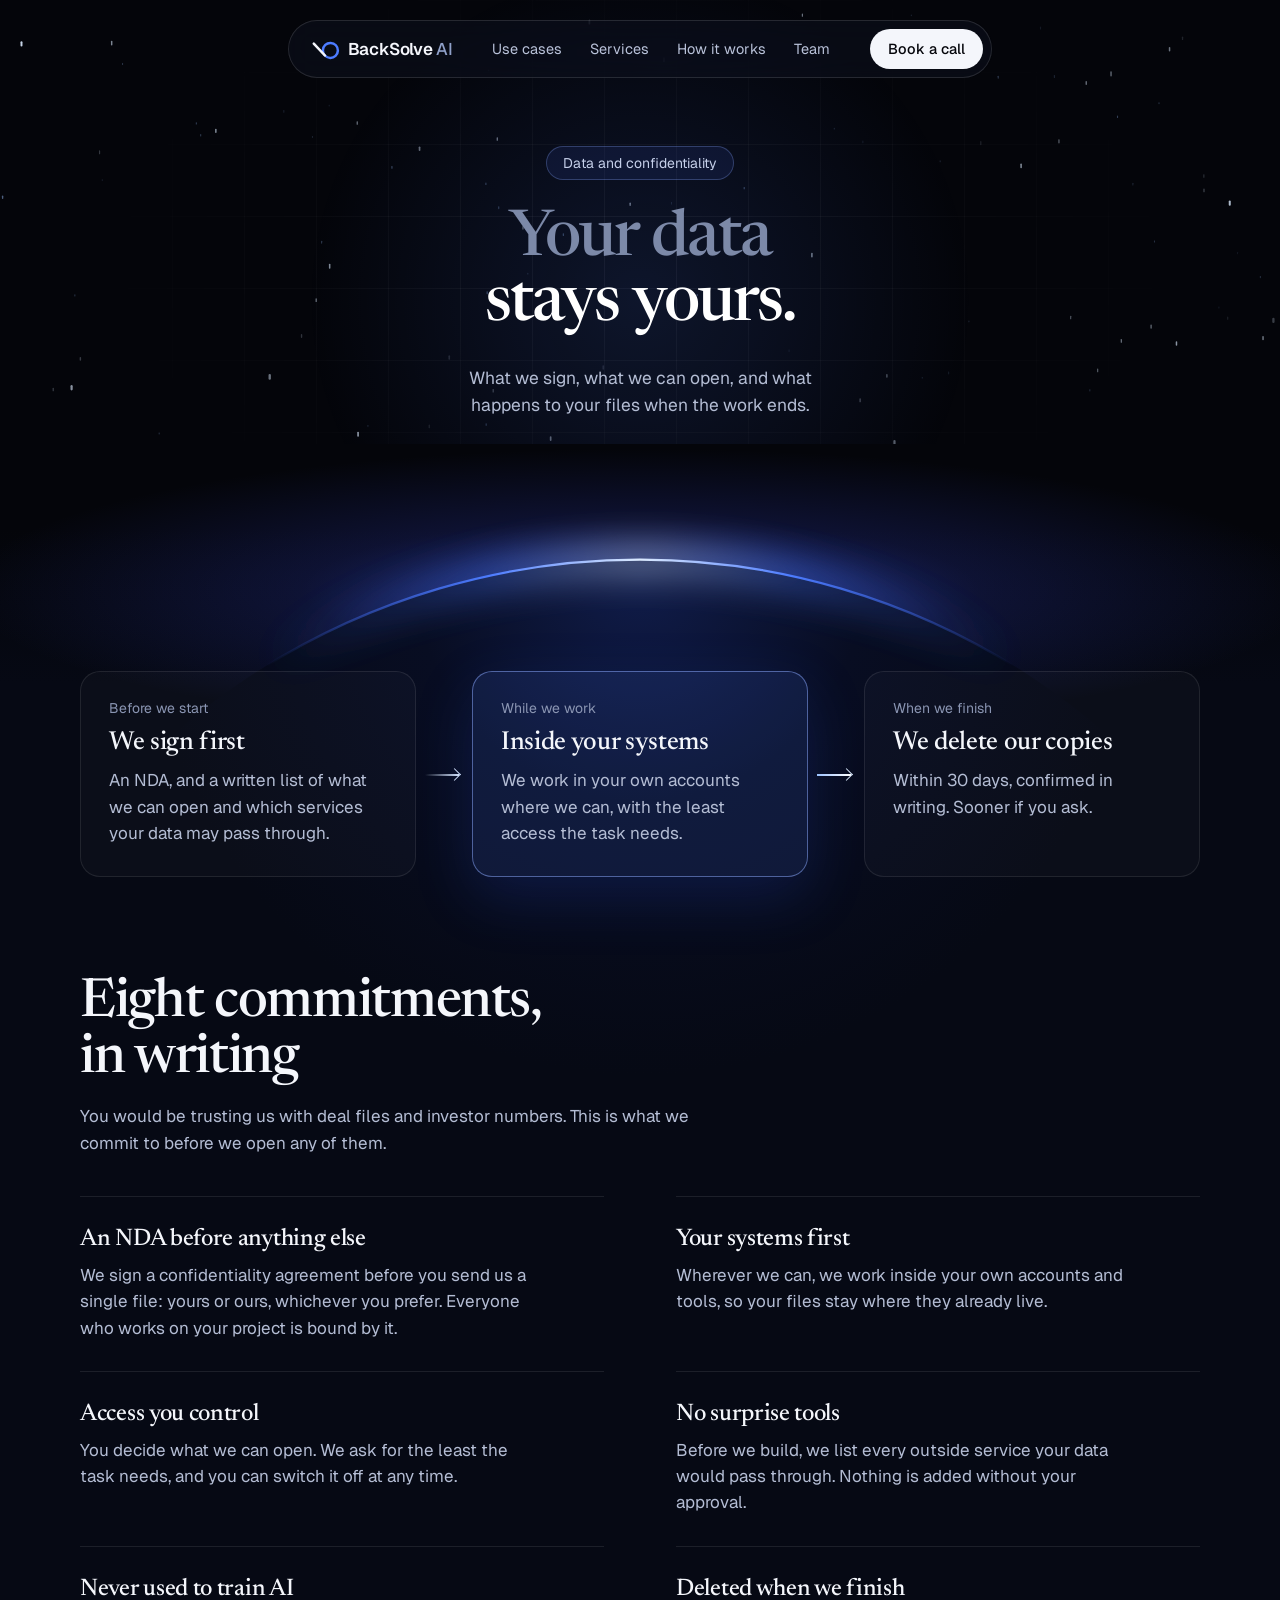
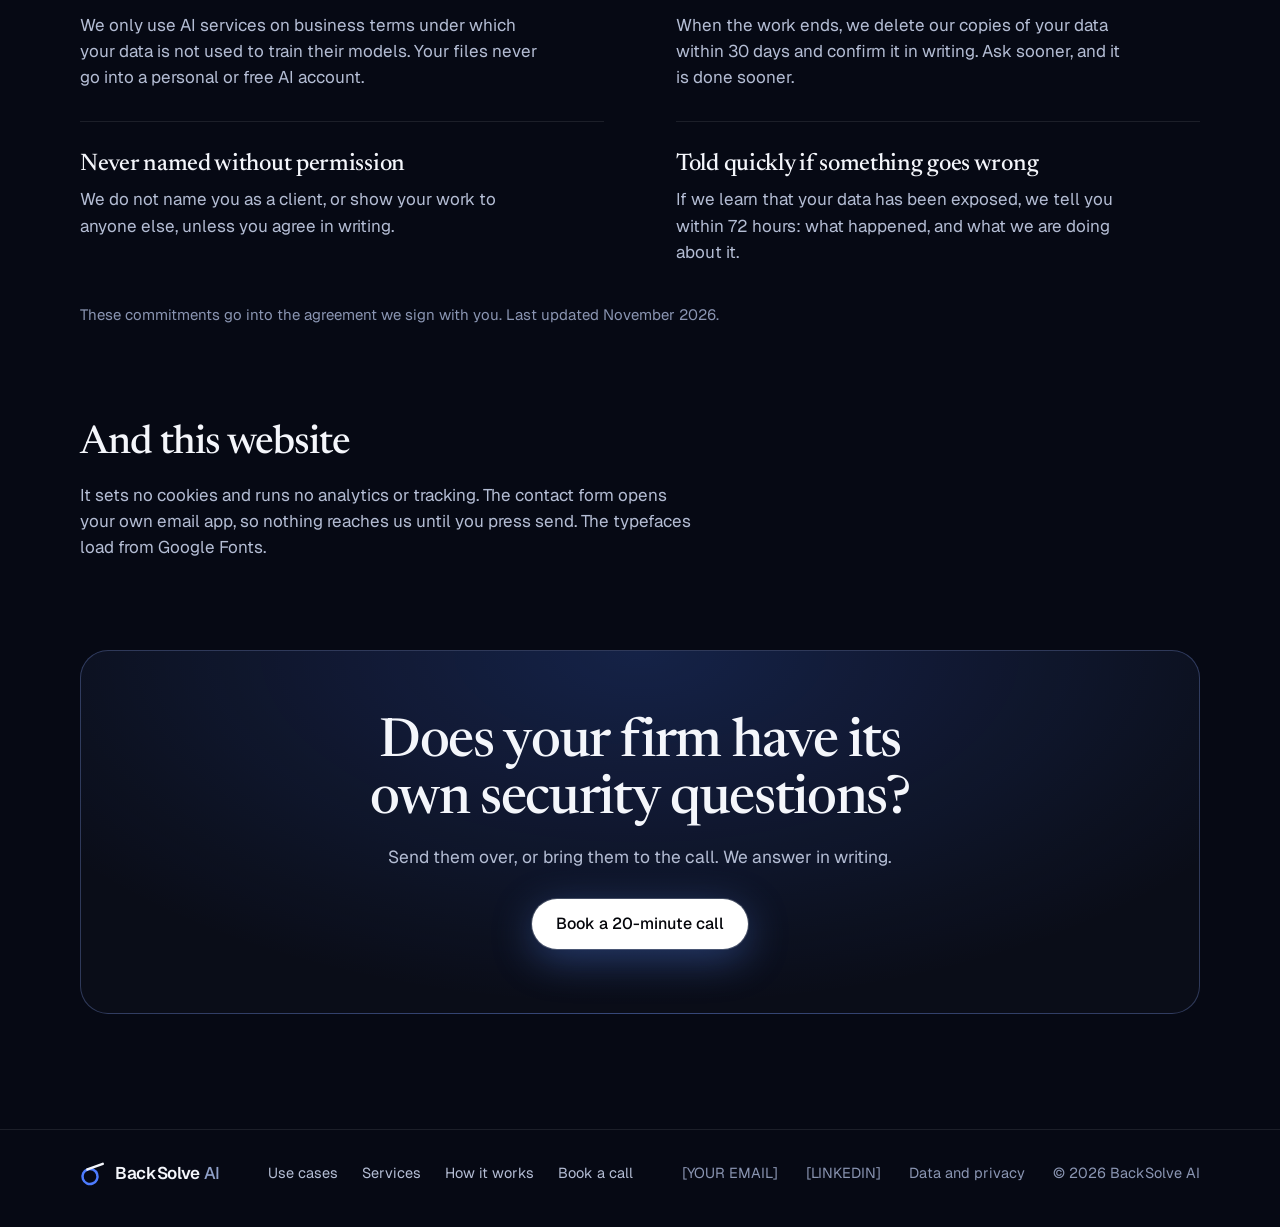
==== data.html @ f620015d "Add a loop calculator and a data policy, with its own page Loop calculator (home page, after "Sound " ====
<!doctype html>
<html lang="en">
<head>
  <meta charset="utf-8">
  <meta name="viewport" content="width=device-width, initial-scale=1">
  <title>Your data | BackSolve AI</title>
  <meta name="description" content="How BackSolve AI handles client data: an NDA first, work inside your own systems, no AI training on your files, and our copies deleted when the work ends.">
  <meta name="theme-color" content="#04050A">
  <!-- TODO: remove this line at launch. It keeps search engines away while the site still has placeholders. -->
  <meta name="robots" content="noindex">
  <meta property="og:type" content="website">
  <meta property="og:title" content="Your data | BackSolve AI">
  <meta property="og:description" content="Stuck in a loop? We backsolve the way out.">
  <link rel="icon" href="assets/favicon.svg" type="image/svg+xml">
  <link rel="preconnect" href="https://fonts.googleapis.com">
  <link rel="preconnect" href="https://fonts.gstatic.com" crossorigin>
  <link href="https://fonts.googleapis.com/css2?family=Geist:wght@400;500;600&family=Newsreader:wght@500&display=swap" rel="stylesheet">
  <link rel="stylesheet" href="css/styles.css">
  <script>document.documentElement.classList.add('js');</script>
</head>
<body>
  <a class="skip-link" href="#main">Skip to content</a>

  <div class="progress" aria-hidden="true"><div class="progress__bar" id="progress-bar"></div></div>

  <header class="site-header" id="site-header">
    <nav class="nav" aria-label="Main">
      <a class="brand" href="index.html" aria-label="BackSolve AI, home">
        <svg class="brand__mark" viewBox="14 8 104 104" width="24" height="24" fill="none" aria-hidden="true" focusable="false"><circle class="brand__ring" pathLength="1" cx="54" cy="74" r="30" stroke-width="10" transform="rotate(-110 54 74)"/><path class="brand__beam" pathLength="1" d="M43.7 45.8 105 23.5" stroke="currentColor" stroke-width="10" stroke-linecap="round"/></svg>
        <span class="brand__name">BackSolve <span class="brand__ai">AI</span></span>
      </a>
      <div class="nav__links" id="nav-links">
        <a href="use-cases.html">Use cases</a>
        <a href="services.html">Services</a>
        <a href="how-it-works.html">How it works</a>
        <a href="index.html#team">Team</a>
      </div>
      <button class="nav__toggle" type="button" aria-label="Menu" aria-expanded="false" aria-controls="nav-links"></button>
      <a class="nav__cta" href="index.html#book" data-book>Book a call</a>
    </nav>
  </header>

  <main id="main">
    <section class="pagehead">
      <div class="hero__grid" aria-hidden="true"></div>
      <div class="hero__spot" aria-hidden="true"></div>
      <div class="hero__copy">
        <p class="tag" style="--i:0">Data and confidentiality</p>
        <h1 class="hero__title hero__title--page" style="--i:1">
          <span class="hero__q"><span class="word" style="--w:0"><span class="word__in">Your</span></span> <span class="word" style="--w:1"><span class="word__in">data</span></span></span>
          <span class="hero__a"><span class="word" style="--w:4"><span class="word__in">stays</span></span> <span class="word" style="--w:5"><span class="word__in">yours.</span></span></span>
        </h1>
        <p class="lede" style="--i:2">What we sign, what we can open, and what happens to your files when the work ends.</p>
      </div>
    </section>

    <section class="inside">
      <div class="horizon" aria-hidden="true">
        <svg viewBox="0 550 1440 270" focusable="false">
          <defs>
            <radialGradient id="h-planet" cx="720" cy="700" r="560" gradientUnits="userSpaceOnUse">
              <stop offset="0" stop-color="#101C4A"/>
              <stop offset="0.45" stop-color="#080D22"/>
              <stop offset="1" stop-color="#060914"/>
            </radialGradient>
            <linearGradient id="h-rim" x1="300" y1="0" x2="1140" y2="0" gradientUnits="userSpaceOnUse">
              <stop offset="0" stop-color="#3D6BFF" stop-opacity="0"/>
              <stop offset="0.3" stop-color="#4D7CFF"/>
              <stop offset="0.5" stop-color="#DCEBFF"/>
              <stop offset="0.7" stop-color="#4D7CFF"/>
              <stop offset="1" stop-color="#3D6BFF" stop-opacity="0"/>
            </linearGradient>
            <radialGradient id="h-haze" cx="0.5" cy="0.5" r="0.5">
              <stop offset="0" stop-color="#3F6BFF" stop-opacity="0.5"/>
              <stop offset="0.5" stop-color="#3F52FF" stop-opacity="0.16"/>
              <stop offset="1" stop-color="#3F52FF" stop-opacity="0"/>
            </radialGradient>
            <filter id="h-b22" x="-10%" y="-30%" width="120%" height="160%"><feGaussianBlur stdDeviation="22"/></filter>
          </defs>
          <ellipse cx="720" cy="715" rx="760" ry="160" fill="url(#h-haze)"/>
          <circle cx="720" cy="1480" r="800" fill="url(#h-planet)"/>
          <path d="M27.2 1080A800 800 0 0 1 1412.8 1080" fill="none" stroke="url(#h-rim)" stroke-width="16" filter="url(#h-b22)" opacity="0.9"/>
          <path d="M27.2 1080A800 800 0 0 1 1412.8 1080" fill="none" stroke="url(#h-rim)" stroke-width="2.5"/>
        </svg>
      </div>
      <div class="wrap inside__body">
        <ol class="path overview" data-stagger>
          <li class="path__item"><p class="path__step">Before we start</p><h2 class="h3">We sign first</h2><p>An NDA, and a written list of what we can open and which services your data may pass through.</p></li>
          <li class="path__item"><p class="path__step">While we work</p><h2 class="h3">Inside your systems</h2><p>We work in your own accounts where we can, with the least access the task needs.</p></li>
          <li class="path__item path__item--last"><p class="path__step">When we finish</p><h2 class="h3">We delete our copies</h2><p>Within 30 days, confirmed in writing. Sooner if you ask.</p></li>
        </ol>

        <section class="block" aria-labelledby="commit-title">
          <div data-reveal>
            <h2 class="h2" id="commit-title">Eight commitments, in writing</h2>
            <p class="sub">You would be trusting us with deal files and investor numbers. This is what we commit to before we open any of them.</p>
          </div>
          <!-- Every line here is a promise. Change one only if you change what you actually do, and
               keep the home page ("Your data stays yours") and How it works in step with it. -->
          <ul class="reasons" data-stagger>
            <li><h3 class="h3">An NDA before anything else</h3><p>We sign a confidentiality agreement before you send us a single file: yours or ours, whichever you prefer. Everyone who works on your project is bound by it.</p></li>
            <li><h3 class="h3">Your systems first</h3><p>Wherever we can, we work inside your own accounts and tools, so your files stay where they already live.</p></li>
            <li><h3 class="h3">Access you control</h3><p>You decide what we can open. We ask for the least the task needs, and you can switch it off at any time.</p></li>
            <li><h3 class="h3">No surprise tools</h3><p>Before we build, we list every outside service your data would pass through. Nothing is added without your approval.</p></li>
            <li><h3 class="h3">Never used to train AI</h3><p>We only use AI services on business terms under which your data is not used to train their models. Your files never go into a personal or free AI account.</p></li>
            <li><h3 class="h3">Deleted when we finish</h3><p>When the work ends, we delete our copies of your data within 30 days and confirm it in writing. Ask sooner, and it is done sooner.</p></li>
            <li><h3 class="h3">Never named without permission</h3><p>We do not name you as a client, or show your work to anyone else, unless you agree in writing.</p></li>
            <li><h3 class="h3">Told quickly if something goes wrong</h3><p>If we learn that your data has been exposed, we tell you within 72 hours: what happened, and what we are doing about it.</p></li>
          </ul>
          <p class="note" data-reveal>These commitments go into the agreement we sign with you. Last updated November 2026.</p>
        </section>

        <section class="block" aria-labelledby="site-title">
          <div data-reveal>
            <h2 class="h2 h2--small" id="site-title">And this website</h2>
            <!-- TODO: rewrite this paragraph if you add analytics, a booking widget or a form service. It is true of the site as built. -->
            <p class="sub">It sets no cookies and runs no analytics or tracking. The contact form opens your own email app, so nothing reaches us until you press send. The typefaces load from Google Fonts.</p>
          </div>
        </section>

        <div class="cta-band" data-reveal>
          <h2 class="h2">Does your firm have its own security questions?</h2>
          <p class="lede">Send them over, or bring them to the call. We answer in writing.</p>
          <a class="btn btn--light" href="index.html#book" data-book>Book a 20-minute call</a>
        </div>
      </div>
    </section>
  </main>

  <footer class="site-footer">
    <div class="wrap site-footer__inner">
      <p class="brand">
        <svg class="brand__mark" viewBox="14 8 104 104" width="24" height="24" fill="none" aria-hidden="true" focusable="false"><circle class="brand__ring" pathLength="1" cx="54" cy="74" r="30" stroke-width="10" transform="rotate(-110 54 74)"/><path class="brand__beam" pathLength="1" d="M43.7 45.8 105 23.5" stroke="currentColor" stroke-width="10" stroke-linecap="round"/></svg>
        <span class="brand__name">BackSolve <span class="brand__ai">AI</span></span>
      </p>
      <ul class="site-footer__pages">
        <li><a href="use-cases.html">Use cases</a></li>
        <li><a href="services.html">Services</a></li>
        <li><a href="how-it-works.html">How it works</a></li>
        <li><a href="index.html#book" data-book>Book a call</a></li>
      </ul>
      <!-- TODO: replace the bracketed items with real links -->
      <ul class="site-footer__links">
        <li>[YOUR EMAIL]</li>
        <li>[LINKEDIN]</li>
        <li><a href="data.html" aria-current="page">Data and privacy</a></li>
        <li>© <span id="year">2026</span> BackSolve AI</li>
      </ul>
    </div>
  </footer>

  <script src="js/main.js" defer></script>
</body>
</html>
---- css/styles.css ----
/* BackSolve AI — site styles ("Orbit" design)
   Tokens first, then base, components, sections, motion, responsive. */

:root {
  --bg: #04050A;            /* page: open space */
  --bg-deep: #060914;       /* inside the ring */
  --text: #F4F6FB;
  --body: #B4BDD4;
  --muted: #8A95B2;
  --dim: #7C89A8;           /* the question half of the headline */
  --line: rgba(255, 255, 255, 0.09);
  --line-strong: rgba(255, 255, 255, 0.16);
  --blue: #4D7CFF;
  --blue-soft: #6E9BFF;
  --sky: #9CC2FF;
  --ice: #DCEBFF;
  --font: 'Geist', 'Geist Sans', system-ui, -apple-system, 'Segoe UI', Roboto, sans-serif;   /* body text */
  --font-display: 'Newsreader', Georgia, 'Times New Roman', serif;                          /* headlines */
  --display-weight: 500;
  --display-tracking: -0.025em;
  --wrap: 1120px;
  --ease: cubic-bezier(0.2, 0.7, 0.2, 1);
}

/* ---------- Base ---------- */

*, *::before, *::after { box-sizing: border-box; }
html { scroll-padding-top: 96px; -webkit-text-size-adjust: 100%; }
body { margin: 0; background: var(--bg); color: var(--text); font-family: var(--font); font-size: 17px; line-height: 1.55; -webkit-font-smoothing: antialiased; -moz-osx-font-smoothing: grayscale; }
h1, h2, h3, p, ul, ol { margin: 0; }
ul, ol { padding: 0; list-style: none; }
a { color: inherit; text-decoration: none; }
svg { display: block; }
:focus-visible { outline: 2px solid var(--sky); outline-offset: 3px; border-radius: 6px; }

.wrap { width: min(100% - 48px, var(--wrap)); margin-inline: auto; }

.skip-link { position: fixed; z-index: 100; left: 16px; top: -60px; padding: 10px 16px; border-radius: 10px; background: #FFFFFF; color: #04050A; font-weight: 500; transition: top 0.2s; }
.skip-link:focus { top: 16px; }

.progress { position: fixed; z-index: 60; inset: 0 0 auto 0; height: 2px; pointer-events: none; }
.progress__bar { height: 100%; background: linear-gradient(90deg, var(--blue), var(--ice)); transform: scaleX(0); transform-origin: 0 50%; }

/* ---------- Type ---------- */

.h2 { font-family: var(--font-display); font-size: clamp(34px, 4.2vw, 56px); line-height: 1.05; font-weight: var(--display-weight); letter-spacing: var(--display-tracking); text-wrap: balance; max-width: 640px; }
.h2--wide { max-width: 820px; }
.h2--small { font-size: clamp(28px, 3.1vw, 40px); max-width: none; }
.h2--big { font-size: clamp(38px, 5.2vw, 72px); max-width: 900px; }
.h3 { font-family: var(--font-display); font-size: 24px; line-height: 1.2; font-weight: var(--display-weight); letter-spacing: calc(var(--display-tracking) * 0.5); }
.sub { margin-top: 16px; max-width: 560px; text-wrap: pretty; font-size: clamp(17px, 1.32vw, 19px); line-height: 1.55; color: var(--body); }
.lede { max-width: 640px; font-size: clamp(17px, 1.36vw, 20px); line-height: 1.55; color: var(--body); text-wrap: balance; }
.textlink { color: var(--ice); text-decoration: underline; text-decoration-thickness: 1px; text-underline-offset: 3px; white-space: nowrap; transition: color 0.2s; }
.textlink:hover { color: #FFFFFF; }
.tag { display: inline-block; font-size: 14px; line-height: 1.3; color: #C6D0EA; padding: 7px 16px; border-radius: 999px; border: 1px solid rgba(140, 170, 255, 0.28); background: rgba(70, 110, 255, 0.10); }

/* ---------- Buttons ---------- */

.btn { display: inline-flex; align-items: center; justify-content: center; height: 50px; padding: 0 24px; border: 0; border-radius: 999px; font-family: inherit; font-size: 16px; font-weight: 500; line-height: 1; cursor: pointer; transform: translate(var(--bx, 0px), var(--by, 0px)); transition: transform 0.25s var(--ease), box-shadow 0.25s, background 0.25s; }
.btn--light { background: #FFFFFF; color: #04050A; box-shadow: 0 0 0 1px rgba(255, 255, 255, 0.2), 0 10px 40px rgba(90, 140, 255, 0.35); }
.btn--light:hover { transform: translate(var(--bx, 0px), calc(var(--by, 0px) - 2px)); box-shadow: 0 0 0 1px rgba(255, 255, 255, 0.3), 0 16px 54px rgba(90, 140, 255, 0.6); }
.btn--ghost { border: 1px solid rgba(255, 255, 255, 0.2); color: #E6EBF7; background: rgba(255, 255, 255, 0.03); }
.btn--ghost:hover { background: rgba(255, 255, 255, 0.09); }

/* ---------- Header ---------- */

.site-header { position: fixed; z-index: 50; top: 20px; left: 0; right: 0; display: flex; justify-content: center; padding: 0 16px; pointer-events: none; }
.nav { position: relative; pointer-events: auto; display: flex; align-items: center; gap: 40px; padding: 8px 8px 8px 24px; border: 1px solid rgba(255, 255, 255, 0.12); border-radius: 999px; background: rgba(12, 15, 28, 0.6); -webkit-backdrop-filter: blur(14px) saturate(140%); backdrop-filter: blur(14px) saturate(140%); transition: background 0.3s, border-color 0.3s, box-shadow 0.3s; }
.site-header.is-scrolled .nav { background: rgba(8, 10, 20, 0.84); border-color: rgba(255, 255, 255, 0.16); box-shadow: 0 12px 40px rgba(0, 0, 0, 0.5); }
.brand { display: inline-flex; align-items: center; gap: 9px; font-weight: 600; font-size: 17px; letter-spacing: -0.02em; color: var(--text); white-space: nowrap; }
.brand__ai { color: #8FA0C8; font-weight: 500; }
/* The mark: the loop (ring) and the way out (the line leaving it). */
.brand__mark { flex: none; width: 26px; height: 26px; overflow: visible; }
.brand__ring { stroke: var(--blue); }
.nav__links { display: flex; gap: 28px; font-size: 14.5px; color: #B9C2D9; white-space: nowrap; }
.nav__links a { transition: color 0.2s; }
.nav__links a:hover, .nav__links a[aria-current] { color: #FFFFFF; }
.nav__cta { font-size: 14.5px; font-weight: 500; padding: 9px 18px; border-radius: 999px; background: #F4F6FB; color: #04050A; white-space: nowrap; transform: translate(var(--bx, 0px), var(--by, 0px)); transition: background 0.2s, transform 0.25s var(--ease); }
.nav__cta:hover { background: #FFFFFF; }
/* The menu button only appears on small screens, and only when the script is running. */
.nav__toggle { display: none; position: relative; flex: none; width: 40px; height: 40px; padding: 0; border-radius: 50%; border: 1px solid var(--line-strong); background: rgba(255, 255, 255, 0.04); cursor: pointer; }
.nav__toggle::before, .nav__toggle::after { content: ''; position: absolute; left: 12px; right: 12px; height: 1.5px; background: var(--text); transition: transform 0.3s var(--ease), top 0.3s var(--ease); }
.nav__toggle::before { top: 15.5px; }
.nav__toggle::after { top: 22.5px; }
.nav.is-open .nav__toggle::before { top: 19px; transform: rotate(45deg); }
.nav.is-open .nav__toggle::after { top: 19px; transform: rotate(-45deg); }

/* ---------- Hero ---------- */

.hero, .pagehead { position: relative; isolation: isolate; overflow: hidden; overflow: clip; text-align: center; background: var(--bg); }
.hero__stars { position: absolute; inset: 0; width: 100%; height: 100%; pointer-events: none; }
.hero__grid { position: absolute; inset: 0 0 auto 0; height: 760px; background-image: linear-gradient(rgba(255, 255, 255, 0.05) 1px, transparent 1px), linear-gradient(90deg, rgba(255, 255, 255, 0.05) 1px, transparent 1px); background-size: 72px 72px; background-position: 50% 0; -webkit-mask-image: radial-gradient(ellipse 62% 58% at 50% 34%, #000 10%, transparent 72%); mask-image: radial-gradient(ellipse 62% 58% at 50% 34%, #000 10%, transparent 72%); }
.hero__spot { position: absolute; left: 50%; top: 300px; width: 760px; height: 760px; margin: -380px 0 0 -380px; border-radius: 50%; background: radial-gradient(circle, rgba(77, 124, 255, 0.14), transparent 62%); transform: translate3d(var(--px, 0px), var(--py, 0px), 0); transition: transform 0.6s var(--ease); pointer-events: none; }

.hero__copy { position: relative; z-index: 3; padding: clamp(128px, 11.4vw, 200px) 24px 0; }
.hero__title { margin: 28px auto 0; font-family: var(--font-display); font-size: clamp(44px, 6.2vw, 104px); line-height: 1; font-weight: var(--display-weight); letter-spacing: calc(var(--display-tracking) * 1.2); }
.hero__q, .hero__a { display: block; text-wrap: balance; }
.word, .word__in { display: inline-block; }
.hero__q { color: var(--dim); }
.hero__a { color: #FFFFFF; }
.hero .lede, .pagehead .lede { margin: 26px auto 0; }
.cta { margin-top: 32px; display: flex; flex-wrap: wrap; gap: 12px; justify-content: center; }

/* The ring and the beam. Three stacked layers that share one coordinate space. */
.orbit { position: relative; z-index: 2; left: 50%; width: max(100%, 1100px); aspect-ratio: 1440 / 420; margin-top: -5.7vw; transform: translateX(-50%); pointer-events: none; }
.orbit svg { position: absolute; overflow: visible; }
.orbit__base, .orbit__top { inset: 0; width: 100%; height: 100%; }
.orbit__spin { left: -6.6667%; top: 43.8095%; width: 113.3333%; height: auto; aspect-ratio: 1; }
.orbit__words { fill: #9FB4E6; fill-opacity: 0.85; font-family: var(--font); }
.orbit__label { fill: var(--ice); font-family: var(--font); }
.orbit__flare { position: absolute; left: 90.4514%; top: 7.1905%; width: 4.4%; aspect-ratio: 1; border-radius: 50%; background: radial-gradient(circle, rgba(200, 222, 255, 0.85), rgba(110, 155, 255, 0.28) 40%, transparent 68%); transform: translate(-50%, -50%); }
.orbit__spark { position: absolute; left: 36.5625%; top: 53.2857%; width: 6.25%; height: 3px; margin-top: -1.5px; border-radius: 3px; background: linear-gradient(90deg, rgba(156, 194, 255, 0), #FFFFFF); box-shadow: 0 0 12px rgba(156, 194, 255, 0.9); transform-origin: 0 50%; transform: rotate(-14.01deg) translateX(0); opacity: 0; }

/* ---------- Sections ---------- */

.section { position: relative; padding: clamp(64px, 7.6vw, 110px) 0; }

/* The loops */
.loops { background: var(--bg-deep); padding-top: clamp(48px, 6vw, 96px); }
.cards { margin-top: 48px; display: grid; grid-template-columns: repeat(3, 1fr); gap: 14px; }
.card { position: relative; overflow: hidden; display: flex; flex-direction: column; justify-content: space-between; gap: 40px; min-height: 176px; padding: 26px 26px 30px; border-radius: 18px; border: 1px solid var(--line); background: linear-gradient(180deg, rgba(120, 150, 255, 0.09), rgba(255, 255, 255, 0.015) 60%); transition: border-color 0.3s, transform 0.3s var(--ease); }
.card::before { content: ''; position: absolute; inset: 0; background: radial-gradient(260px circle at var(--mx, 50%) var(--my, 0%), rgba(110, 155, 255, 0.22), transparent 70%); opacity: 0; transition: opacity 0.3s; pointer-events: none; }
.card:hover { border-color: rgba(140, 170, 255, 0.4); transform: perspective(900px) rotateX(var(--rx, 0deg)) rotateY(var(--ry, 0deg)) translateY(-3px); }
.card:hover::before { opacity: 1; }
.card p { position: relative; font-size: 20px; line-height: 1.32; font-weight: 500; letter-spacing: -0.015em; color: #EEF1F9; }
.loopicon { position: relative; flex: none; width: 34px; height: 34px; border-radius: 50%; border: 2px solid rgba(77, 124, 255, 0.5); }
.loopicon::after { content: ''; position: absolute; left: 50%; top: -5.5px; width: 9px; height: 9px; margin-left: -4.5px; border-radius: 50%; background: var(--ice); box-shadow: 0 0 10px rgba(110, 155, 255, 0.95); }

/* What one loop costs. The ring is one person's working year; the script sets --share (0 to 1) on .calc
   and --fill on each slider, and CSS draws the rest. Hidden without the script, which does the sums. */
.cost { display: none; padding-top: 0; background: var(--bg-deep); }
.js .cost { display: block; }
.calc { display: grid; grid-template-columns: 1.05fr 0.95fr; gap: 72px; align-items: center; }
.dial { margin-top: 28px; max-width: 480px; }
.sub + .dial { margin-top: 38px; }
.dial__top { display: flex; align-items: baseline; justify-content: space-between; gap: 16px; }
.dial label, .often legend { font-size: 15.5px; color: var(--body); }
.dial output { font-family: var(--font-display); font-weight: var(--display-weight); font-size: 30px; line-height: 1; letter-spacing: -0.02em; color: var(--text); }
.dial input { -webkit-appearance: none; appearance: none; display: block; width: 100%; height: 36px; margin: 2px 0 0; padding: 0; background: transparent; cursor: pointer; }
.dial input::-webkit-slider-runnable-track { height: 4px; border-radius: 4px; background: linear-gradient(90deg, var(--sky) var(--fill, 0%), var(--line-strong) var(--fill, 0%)); }
.dial input::-moz-range-track { height: 4px; border-radius: 4px; background: var(--line-strong); }
.dial input::-moz-range-progress { height: 4px; border-radius: 4px; background: var(--sky); }
.dial input::-webkit-slider-thumb { -webkit-appearance: none; appearance: none; width: 22px; height: 22px; margin-top: -9px; border: 0; border-radius: 50%; background: #FFFFFF; box-shadow: 0 0 0 5px rgba(110, 155, 255, 0.25), 0 0 18px rgba(110, 155, 255, 0.8); transition: box-shadow 0.2s; }
.dial input::-moz-range-thumb { width: 22px; height: 22px; border: 0; border-radius: 50%; background: #FFFFFF; box-shadow: 0 0 0 5px rgba(110, 155, 255, 0.25), 0 0 18px rgba(110, 155, 255, 0.8); }
.dial input:focus-visible { outline: none; }
.dial input:focus-visible::-webkit-slider-thumb { box-shadow: 0 0 0 3px var(--bg-deep), 0 0 0 5px var(--sky), 0 0 18px rgba(110, 155, 255, 0.8); }
.dial input:focus-visible::-moz-range-thumb { box-shadow: 0 0 0 3px var(--bg-deep), 0 0 0 5px var(--sky), 0 0 18px rgba(110, 155, 255, 0.8); }
.often { min-width: 0; margin: 30px 0 0; padding: 0; border: 0; }
.often legend { padding: 0; }
.often__set { margin-top: 12px; display: flex; flex-wrap: wrap; gap: 8px; }
.often label { position: relative; cursor: pointer; }
.often input { position: absolute; left: 0; top: 0; width: 100%; height: 100%; margin: 0; opacity: 0; cursor: pointer; }
.often span { display: inline-flex; align-items: center; }
.often label:hover span { color: var(--text); border-color: rgba(140, 170, 255, 0.5); }
.often input:checked + span { background: var(--text); border-color: var(--text); color: var(--bg); }
.often input:focus-visible + span { outline: 2px solid var(--sky); outline-offset: 3px; }
.calc__result { text-align: center; }
.calc__ring { position: relative; width: min(100%, 340px); aspect-ratio: 1; margin-inline: auto; }
.calc__ring::before { content: ''; position: absolute; inset: -16%; border-radius: 50%; background: radial-gradient(closest-side, rgba(77, 124, 255, 0.2), transparent); pointer-events: none; }
.calc__ring svg { position: relative; width: 100%; height: 100%; overflow: visible; }
.calc__base { stroke: rgba(77, 124, 255, 0.32); stroke-width: 2; }
.calc__glow, .calc__arc { stroke-linecap: round; stroke-dasharray: 1; stroke-dashoffset: calc(1 - var(--share, 0)); }
.calc__glow { stroke: var(--blue); stroke-opacity: 0.34; stroke-width: 12; }
.calc__arc { stroke: var(--ice); stroke-width: 3; }
.calc__bead { transform-origin: 120px 120px; transform: rotate(calc(var(--share, 0) * 360deg)); }
.calc__bead circle:first-child { fill: var(--blue-soft); fill-opacity: 0.32; }
.calc__bead circle:last-child { fill: #FFFFFF; }
.calc__figure { position: absolute; inset: 0; display: flex; flex-direction: column; align-items: center; justify-content: center; }
.calc__hours { font-family: var(--font-display); font-weight: var(--display-weight); font-size: clamp(64px, 6.2vw, 88px); line-height: 1; letter-spacing: -0.035em; color: #FFFFFF; }
.calc__hours.is-long { font-size: clamp(46px, 4.4vw, 60px); }
.calc__unit { margin-top: 8px; font-size: 15px; color: var(--muted); }
.calc__line { min-height: 2.9em; max-width: 440px; margin: 28px auto 0; font-size: 19px; line-height: 1.45; color: #E6EBF7; text-wrap: balance; }
.calc__result .btn { margin-top: 22px; }
.calc__result .note { margin-top: 18px; font-size: 14px; }

/* How we backsolve */
.how { background: linear-gradient(var(--bg-deep), var(--bg) 320px); }
.track { position: relative; margin-top: 64px; display: grid; grid-template-columns: repeat(3, 1fr); }
.track::before, .track::after { content: ''; position: absolute; left: 0; right: 0; top: 6px; height: 1px; }
.track::before { background: var(--line-strong); }
.track::after { background: linear-gradient(90deg, var(--blue), var(--ice)); box-shadow: 0 0 12px rgba(110, 155, 255, 0.8); transform-origin: 0 50%; }
.track__head { position: absolute; z-index: 2; left: calc(var(--t, 0) * 100%); top: 6px; width: 11px; height: 11px; margin: -5px 0 0 -5.5px; border-radius: 50%; background: #FFFFFF; box-shadow: 0 0 0 4px rgba(110, 155, 255, 0.25), 0 0 22px 6px rgba(110, 155, 255, 0.8); opacity: 0; transition: opacity 0.3s; pointer-events: none; }
.track__step { position: relative; padding: 44px 40px 0 0; }
.track__node { position: absolute; z-index: 1; left: 0; top: 0; width: 13px; height: 13px; border-radius: 50%; background: var(--ice); border: 1.5px solid var(--ice); box-shadow: 0 0 0 5px rgba(77, 124, 255, 0.18), 0 0 18px rgba(110, 155, 255, 0.9); }
.track__num { display: block; font-family: var(--font-display); font-size: 64px; line-height: 1; font-weight: 500; letter-spacing: -0.04em; color: var(--blue-soft); background: linear-gradient(180deg, #B9D4FF, rgba(77, 124, 255, 0.35)); -webkit-background-clip: text; background-clip: text; -webkit-text-fill-color: transparent; }
.track__step .h3 { margin-top: 18px; }
.track__step p { margin-top: 10px; max-width: 320px; color: var(--body); }

/* The Loop Audit */
.audit { padding-top: 0; }
.panel { position: relative; overflow: hidden; display: grid; grid-template-columns: 1.05fr 1fr; gap: 56px; padding: 56px; border-radius: 28px; border: 1px solid rgba(255, 255, 255, 0.1); background: radial-gradient(120% 90% at 18% 0%, rgba(77, 124, 255, 0.17), transparent 60%), linear-gradient(180deg, rgba(255, 255, 255, 0.045), rgba(255, 255, 255, 0.015)); }
.panel::before { content: ''; position: absolute; left: 8%; right: 42%; top: 0; height: 1px; background: linear-gradient(90deg, transparent, rgba(200, 222, 255, 0.95), transparent); }
.panel__main .h2 { margin-top: 22px; }
.panel__main .btn { margin-top: 32px; }
.checklist { align-self: center; }
.checklist li { display: flex; align-items: flex-start; gap: 16px; padding: 20px 0; border-top: 1px solid var(--line); font-size: 18px; line-height: 1.4; color: #E6EBF7; }
.checklist li:first-child { border-top: 0; }
.checklist svg { flex: none; width: 26px; height: 26px; }

/* After the audit */
.after { padding-top: 0; }
.path { margin-top: 36px; display: grid; grid-template-columns: repeat(3, 1fr); gap: 56px; }
.path__item { position: relative; padding: 26px 28px 30px; border-radius: 20px; border: 1px solid var(--line); background: rgba(255, 255, 255, 0.025); }
.path__item:not(:last-child)::before { content: ''; position: absolute; left: calc(100% + 10px); top: 50%; width: 34px; height: 1.5px; background: linear-gradient(90deg, rgba(156, 194, 255, 0), var(--ice)); }
.path__item:not(:last-child)::after { content: ''; position: absolute; left: calc(100% + 35px); top: 50%; width: 9px; height: 9px; margin-top: -4px; border-top: 1.5px solid var(--ice); border-right: 1.5px solid var(--ice); transform: rotate(45deg); }
.path__item--last { border-color: rgba(140, 170, 255, 0.45); background: radial-gradient(120% 120% at 50% 0%, rgba(77, 124, 255, 0.2), rgba(255, 255, 255, 0.02) 70%); box-shadow: 0 20px 60px rgba(40, 80, 220, 0.18); }
.path--live .path__item--last:not(.is-active) { border-color: var(--line); background: rgba(255, 255, 255, 0.025); box-shadow: none; }
.path__item.is-active { border-color: rgba(140, 170, 255, 0.5); background: rgba(77, 124, 255, 0.13); box-shadow: 0 20px 60px rgba(40, 80, 220, 0.2); }
.path__item.is-active::before { background: linear-gradient(90deg, var(--sky), #FFFFFF); }
.path__step { font-size: 14px; color: var(--muted); }
.path__item .h3 { margin-top: 8px; font-size: 26px; }
.path__item p:last-child { margin-top: 8px; color: var(--body); }

/* Why BackSolve AI */
.why { padding-top: 0; }
.reasons { margin-top: 56px; display: grid; grid-template-columns: repeat(2, 1fr); column-gap: 72px; }
.reasons li { padding: 28px 0 30px; border-top: 1px solid var(--line); }
.reasons p { margin-top: 8px; max-width: 460px; color: var(--body); }

/* Team */
.team { text-align: center; overflow: hidden; overflow: clip; }
.team::before { content: ''; position: absolute; left: 50%; top: 50%; width: min(1100px, 130vw); height: 560px; transform: translate(-50%, -50%); background: radial-gradient(closest-side, rgba(77, 124, 255, 0.22), transparent); pointer-events: none; }
.team__inner { position: relative; z-index: 1; }
.team .h2 { margin-inline: auto; }
.team .lede { margin: 24px auto 0; }
.team .lede + .lede { margin-top: 14px; }
.glow-word { transition: opacity 0.25s linear; }

/* Your data */
.data { padding-top: 0; }
.data .panel__main .h2 { margin-top: 0; }

/* Questions */
.questions { padding-bottom: 24px; }
.questions__grid { display: grid; grid-template-columns: 0.8fr 1.2fr; gap: 64px; align-items: start; }
.faq__item { border-top: 1px solid var(--line); }
.faq__item:last-child { border-bottom: 1px solid var(--line); }
.faq__item summary { display: flex; justify-content: space-between; gap: 24px; padding: 22px 0; font-size: 19px; line-height: 1.35; font-weight: 500; letter-spacing: -0.015em; cursor: pointer; list-style: none; transition: color 0.2s; }
.faq__item summary::-webkit-details-marker { display: none; }
.faq__item summary:hover { color: var(--ice); }
.faq__item summary::after { content: ''; flex: none; width: 14px; height: 14px; margin-top: 6px; background: linear-gradient(var(--ice), var(--ice)) center / 100% 1.5px no-repeat, linear-gradient(var(--ice), var(--ice)) center / 1.5px 100% no-repeat; transition: transform 0.3s var(--ease); }
.faq__item[open] summary::after { transform: rotate(45deg); }
.faq__item.is-closing summary::after { transform: none; }
.faq__item p { padding: 0 40px 24px 0; max-width: 620px; color: var(--body); }

/* Book a call */
.book, .inside { position: relative; overflow: hidden; overflow: clip; background: var(--bg-deep); padding-bottom: clamp(72px, 9vw, 120px); }
.horizon { position: relative; left: 50%; width: max(100%, 1100px); aspect-ratio: 1440 / 270; transform: translateX(-50%); background: linear-gradient(var(--bg) 35%, var(--bg-deep)); pointer-events: none; }
.horizon svg { position: absolute; inset: 0; width: 100%; height: 100%; overflow: visible; }
.horizon::after { content: ''; position: absolute; left: 18%; right: 18%; top: 8%; height: 84%; background: radial-gradient(closest-side, rgba(110, 155, 255, 0.34), transparent); opacity: 0; transition: opacity 0.6s var(--ease); }
.book:focus-within .horizon::after { opacity: 1; }
.split { position: relative; z-index: 1; margin-top: -1vw; display: grid; grid-template-columns: 1fr 1fr; gap: 64px; align-items: start; }
.split .h2 { margin-top: 12px; }
.split .lede { margin-top: 22px; max-width: 460px; }
.form { display: grid; gap: 16px; padding: 32px; border-radius: 24px; border: 1px solid rgba(255, 255, 255, 0.1); background: rgba(10, 14, 32, 0.72); box-shadow: 0 30px 80px rgba(0, 0, 0, 0.35); }
.field label { display: block; margin-bottom: 8px; font-size: 14.5px; color: #C6CEE2; }
.field input, .field textarea { width: 100%; padding: 13px 14px; border-radius: 12px; border: 1px solid rgba(255, 255, 255, 0.16); background: rgba(4, 5, 10, 0.6); color: var(--text); font: inherit; transition: border-color 0.2s, box-shadow 0.2s; }
.field textarea { resize: vertical; min-height: 110px; }
.field input:focus, .field textarea:focus { outline: none; border-color: var(--sky); box-shadow: 0 0 0 3px rgba(77, 124, 255, 0.35); }
.form .btn { justify-self: start; margin-top: 4px; }
.form__status { min-height: 1.5em; font-size: 15px; color: var(--sky); }

/* Footer */
.site-footer { background: var(--bg-deep); border-top: 1px solid var(--line); padding: 30px 0 40px; font-size: 14.5px; color: var(--muted); }
.site-footer__inner { display: flex; flex-wrap: wrap; align-items: center; justify-content: space-between; gap: 16px 32px; }
.site-footer__links { display: flex; flex-wrap: wrap; gap: 8px 28px; }

/* ---------- Inner pages (Use cases, Services) ---------- */

/* The page head reuses the hero's text classes; the page body sits inside the ring, like the booking section. */
.pagehead { padding-bottom: clamp(8px, 2vw, 32px); }
.hero__title--page { max-width: 1000px; font-size: clamp(40px, 5vw, 80px); line-height: 1.02; text-wrap: balance; }
.inside__body { position: relative; z-index: 1; margin-top: -1vw; }
.more { margin-top: 28px; }

/* Use cases */
.filters { display: none; flex-wrap: wrap; align-items: center; gap: 8px; }
.js .filters { display: flex; }
.filter, .often span { height: 40px; padding: 0 18px; border-radius: 999px; border: 1px solid var(--line-strong); background: rgba(255, 255, 255, 0.03); color: var(--body); font-family: inherit; font-size: 15px; cursor: pointer; transition: background 0.2s, color 0.2s, border-color 0.2s; }
.filter:hover { color: var(--text); border-color: rgba(140, 170, 255, 0.5); }
.filter[aria-pressed='true'] { background: var(--text); border-color: var(--text); color: var(--bg); }
.filters__count { margin-left: auto; font-size: 14.5px; color: var(--muted); }
.cases { margin-top: 24px; display: grid; gap: 14px; }
.case { position: relative; display: grid; grid-template-columns: 0.7fr 1fr 40px 1.15fr; gap: 0 28px; align-items: start; padding: 28px 30px 26px; border-radius: 20px; border: 1px solid var(--line); background: linear-gradient(180deg, rgba(120, 150, 255, 0.075), rgba(255, 255, 255, 0.012) 70%); transition: border-color 0.3s; }
.case[hidden] { display: none; }
.case:hover { border-color: rgba(140, 170, 255, 0.36); }
.case__title { font-family: var(--font-display); font-size: 24px; line-height: 1.2; font-weight: var(--display-weight); letter-spacing: calc(var(--display-tracking) * 0.5); }
.case__kinds { margin-top: 8px; font-size: 14px; color: var(--muted); }
.case__label { display: flex; align-items: center; gap: 9px; margin-bottom: 8px; font-size: 14px; color: var(--muted); }
.case__label svg { flex: none; width: 16px; height: 16px; }
.case__loop > p:last-child { color: var(--body); }
.case__out > p:last-child { color: var(--text); }
.case__arrow { position: relative; align-self: center; height: 12px; }
.case__arrow::before { content: ''; position: absolute; left: 0; right: 4px; top: 50%; height: 1.5px; margin-top: -0.75px; background: linear-gradient(90deg, rgba(156, 194, 255, 0), var(--ice)); transform-origin: 0 50%; }
.case__arrow::after { content: ''; position: absolute; right: 2px; top: 50%; width: 9px; height: 9px; margin-top: -5px; border-top: 1.5px solid var(--ice); border-right: 1.5px solid var(--ice); transform: rotate(45deg); }
.case__yours { grid-column: 2 / -1; margin-top: 20px; padding-top: 16px; border-top: 1px solid var(--line); font-size: 15px; color: var(--muted); }
.case__yours b { font-weight: 500; color: var(--body); }
.loopicon--small { width: 16px; height: 16px; border-width: 1.5px; }
.loopicon--small::after { top: -3.5px; width: 5px; height: 5px; margin-left: -2.5px; box-shadow: 0 0 6px rgba(110, 155, 255, 0.95); }
.note { margin-top: 22px; font-size: 15px; color: var(--muted); }

/* Services */
.services { margin-top: 40px; display: grid; gap: 18px; }
.service { position: relative; overflow: hidden; overflow: clip; display: grid; grid-template-columns: 0.9fr 1.1fr; gap: 56px; padding: 48px; border-radius: 28px; border: 1px solid rgba(255, 255, 255, 0.1); background: radial-gradient(120% 90% at 18% 0%, rgba(77, 124, 255, 0.15), transparent 60%), linear-gradient(180deg, rgba(255, 255, 255, 0.04), rgba(255, 255, 255, 0.012)); scroll-margin-top: 100px; }
.service::before { content: ''; position: absolute; left: 8%; right: 42%; top: 0; height: 1px; background: linear-gradient(90deg, transparent, rgba(200, 222, 255, 0.95), transparent); }
.service__main { position: sticky; top: 110px; align-self: start; }
.service__step { font-size: 14px; color: var(--muted); }
.service .h2 { margin-top: 8px; font-size: clamp(30px, 3.4vw, 44px); }
.service__promise { margin-top: 14px; max-width: 420px; font-size: 19px; line-height: 1.5; color: var(--body); }
.chips { margin-top: 22px; display: flex; flex-wrap: wrap; gap: 8px; }
.service__main .btn { margin-top: 28px; }
.service__lists { display: grid; gap: 30px; align-content: start; }
.service__lists h3 { margin-bottom: 4px; font-size: 15px; font-weight: 500; color: var(--muted); }
.steps { counter-reset: step; }
.steps li { position: relative; counter-increment: step; padding: 13px 0 13px 42px; border-top: 1px solid var(--line); line-height: 1.45; color: #E6EBF7; }
.steps li:first-child { border-top: 0; }
.steps li::before { content: counter(step); position: absolute; left: 0; top: 12px; display: grid; place-items: center; width: 26px; height: 26px; border-radius: 50%; border: 1.5px solid rgba(77, 124, 255, 0.55); font-size: 13px; color: var(--ice); }
.service .checklist li { padding: 13px 0; font-size: 17px; }
.service__need { color: var(--body); }
.overview { margin-top: 0; }

/* How it works */
.example { margin-top: 24px; max-width: 420px; padding: 16px 18px 18px; border-radius: 16px; border: 1px solid rgba(140, 170, 255, 0.28); background: rgba(70, 110, 255, 0.09); }
.example__label { font-size: 13.5px; color: var(--muted); }
.example__text { margin-top: 6px; font-family: var(--font-display); font-weight: var(--display-weight); font-size: 21px; line-height: 1.3; letter-spacing: -0.01em; color: var(--text); }
.pagetrack { margin-top: 0; }
.pagetrack .h3 a:hover { color: var(--ice); }
.block { margin-top: clamp(64px, 7.6vw, 110px); }
.block .reasons { margin-top: 40px; }
.block .note { margin-top: 8px; }

/* Your data page */
.block .sub { max-width: 620px; }

/* Closing call to action on inner pages */
.cta-band { margin-top: clamp(56px, 7vw, 96px); padding: clamp(40px, 5vw, 64px) 24px; text-align: center; border-radius: 28px; border: 1px solid rgba(140, 170, 255, 0.28); background: radial-gradient(90% 140% at 50% 0%, rgba(77, 124, 255, 0.22), rgba(255, 255, 255, 0.02) 70%); }
.cta-band .h2 { margin-inline: auto; }
.cta-band .lede { margin: 16px auto 0; }
.cta-band .btn { margin-top: 28px; }

/* Footer page links */
.site-footer__pages { display: flex; flex-wrap: wrap; gap: 8px 24px; color: var(--body); }
.site-footer__pages a:hover, .site-footer__links a:hover { color: #FFFFFF; }

/* ---------- Motion ---------- */

@keyframes rise { from { opacity: 0; transform: translateY(18px); } to { opacity: 1; transform: none; } }
@keyframes fade-in { from { opacity: 0; } to { opacity: 1; } }
@keyframes orbit-spin { to { transform: rotate(360deg); } }
@keyframes beam-draw { to { stroke-dashoffset: 0; } }
@keyframes spin { to { transform: rotate(360deg); } }
@keyframes word-up { to { transform: none; } }
@keyframes mark-draw { from { stroke-dashoffset: 1; } to { stroke-dashoffset: 0; } }
@keyframes nudge { 0%, 100% { transform: translateX(0) rotate(45deg); } 50% { transform: translateX(6px) rotate(45deg); } }
@keyframes nudge-down { 0%, 100% { transform: translateY(0) rotate(135deg); } 50% { transform: translateY(6px) rotate(135deg); } }
/* A spark leaves the ring every 6 seconds, in time with a light passing the start of the beam. */
@keyframes spark {
  0% { opacity: 0; transform: rotate(-14.01deg) translateX(-30%); }
  2% { opacity: 1; }
  21% { opacity: 1; transform: rotate(-14.01deg) translateX(789%); }
  23% { opacity: 0; transform: rotate(-14.01deg) translateX(789%); }
  100% { opacity: 0; transform: rotate(-14.01deg) translateX(789%); }
}
@keyframes flare {
  0%, 18% { transform: translate(-50%, -50%) scale(1); }
  23% { transform: translate(-50%, -50%) scale(1.9); }
  45%, 100% { transform: translate(-50%, -50%) scale(1); }
}

@media (prefers-reduced-motion: no-preference) {
  html { scroll-behavior: smooth; }

  .js .hero__copy > * { opacity: 0; animation: rise 0.9s var(--ease) forwards; animation-delay: calc(var(--i, 0) * 90ms + 80ms); }
  /* The mark draws itself on load: the loop first, then the way out. The script spins it while the
     page scrolls and fires the line again on hover (see "Header mark" in js/main.js). */
  .js .site-header .brand__ring, .js .site-header .brand__beam { stroke-dasharray: 1; animation: mark-draw 0.8s var(--ease) 0.15s backwards; }
  .js .site-header .brand__beam { animation-duration: 0.45s; animation-delay: 0.85s; }
  /* The headline arrives word by word: each word slides up from behind its own edge. */
  .js .hero__copy > .hero__title { opacity: 1; animation: none; }
  .js .word { clip-path: inset(-0.12em -0.08em -0.22em -0.08em); }
  .js .word__in { transform: translateY(125%); animation: word-up 0.95s var(--ease) forwards; animation-delay: calc(var(--w, 0) * 70ms + 160ms); }
  /* Scrolling away flies into the ring. The script sets --p on .hero: 0 at the top, 1 when the hero has gone. */
  .js .hero__copy { transform: translate3d(0, calc(var(--p, 0) * -70px), 0) scale(calc(1 - var(--p, 0) * 0.05)); opacity: calc(1 - var(--p, 0) * 1.6); }
  .js .orbit { transform-origin: 50% 100%; transform: translateX(-50%) scale(calc(1 + var(--p, 0) * 0.12)); }
  .js .hero__stars { transform: translate3d(0, calc(var(--p, 0) * 70px), 0); }

  .orbit__spin { transform-origin: 50% 50%; animation: orbit-spin 96s linear infinite; will-change: transform; }
  .orbit__beam { stroke-dasharray: 100; stroke-dashoffset: 100; animation: beam-draw 1.3s cubic-bezier(0.3, 0.6, 0.2, 1) 0.9s forwards; }
  .orbit__head, .orbit__label { opacity: 0; animation: fade-in 0.5s ease 2.1s forwards; }
  .orbit__flare { opacity: 0; animation: fade-in 0.5s ease 2.1s forwards, flare 6s ease-out 6.9s infinite; }
  .orbit__spark { animation: spark 6s linear 6.9s infinite; will-change: transform, opacity; }
  .hero.is-paused .orbit__spin, .hero.is-paused .orbit__spark, .hero.is-paused .orbit__flare { animation-play-state: paused; }
  /* With the script running, it fires the sparks itself (see makeRing in js/main.js), so the timed fallback stands down. */
  .orbit--live .orbit__spark { animation: none; }
  .orbit--live .orbit__flare { animation: fade-in 0.5s ease 2.1s forwards; }

  .js .loopicon { animation: spin 5s linear infinite; animation-delay: calc(var(--i, 0) * -0.83s); }

  .js [data-reveal] { opacity: 0; transform: translateY(20px); transition: opacity 0.8s var(--ease), transform 0.8s var(--ease); }
  .js [data-reveal].is-visible { opacity: 1; transform: none; }
  .js [data-stagger] > * { opacity: 0; transform: translateY(20px); transition: opacity 0.7s var(--ease), transform 0.7s var(--ease), border-color 0.3s; transition-delay: calc(var(--i, 0) * 80ms), calc(var(--i, 0) * 80ms), 0s; }
  .js [data-stagger].is-visible > * { opacity: 1; transform: none; }
  .js [data-stagger].is-visible > .card:hover { transform: perspective(900px) rotateX(var(--rx, 0deg)) rotateY(var(--ry, 0deg)) translateY(-3px); transition-delay: 0s; }

  /* The steps line follows the scroll. The script sets --t on .track (0 to 1) and adds .is-lit to each step as the light reaches it. */
  .js .track::after { transform: scaleX(var(--t, 0)); }
  .js .track__node { background: var(--bg); border-color: #5B6A8F; box-shadow: none; transition: background 0.4s, border-color 0.4s, box-shadow 0.4s; }
  .js .track__step.is-lit .track__node { background: var(--ice); border-color: var(--ice); box-shadow: 0 0 0 5px rgba(77, 124, 255, 0.18), 0 0 18px rgba(110, 155, 255, 0.9); }
  .js .track__step > :not(.track__node) { opacity: 0; transform: translateY(16px); transition: opacity 0.6s var(--ease), transform 0.6s var(--ease); }
  .js .track__step.is-lit > :not(.track__node) { opacity: 1; transform: none; }

  /* The ticks in the audit list draw themselves once the list is on screen. */
  .js .checklist path { stroke-dasharray: 1; stroke-dashoffset: 1; opacity: 0; transition: stroke-dashoffset 0.5s var(--ease), opacity 0.1s; transition-delay: calc(var(--i, 0) * 80ms + 380ms); }
  .js .checklist.is-visible path { stroke-dashoffset: 0; opacity: 1; }

  /* Use cases: the arrow from the loop to the way out draws once the row is on screen. */
  .js .case .case__arrow::before { transform: scaleX(0); transition: transform 0.7s var(--ease) 0.35s; }
  .js .case .case__arrow::after { opacity: 0; transition: opacity 0.3s ease 0.9s; }
  .js .case.is-visible .case__arrow::before { transform: scaleX(1); }
  .js .case.is-visible .case__arrow::after { opacity: 1; }
  .js .case__out { opacity: 0.25; transition: opacity 0.6s ease 0.7s; }
  .js .case.is-visible .case__out { opacity: 1; }

  /* After the audit: the active step glows and its arrow nudges toward the next one. */
  .js [data-stagger] > .path__item { transition: opacity 0.7s var(--ease), transform 0.7s var(--ease), border-color 0.5s, background-color 0.5s, box-shadow 0.5s; transition-delay: calc(var(--i, 0) * 80ms), calc(var(--i, 0) * 80ms), 0s, 0s, 0s; }
  .path__item.is-active::after { animation: nudge 0.9s var(--ease) 0.25s; }

  .faq__item[open] p { animation: rise 0.4s var(--ease); }

  /* The loop calculator: the lit part of the ring and its light glide to each new answer. */
  .calc__glow, .calc__arc { transition: stroke-dashoffset 0.7s var(--ease); }
  .calc__bead { transition: transform 0.7s var(--ease); }
}

/* ---------- Responsive ---------- */

@media (max-width: 1100px) {
  .orbit { margin-top: -36px; }
}

@media (max-width: 900px) {
  .cards { grid-template-columns: repeat(2, 1fr); }
  .case { grid-template-columns: 1fr; gap: 18px; padding: 24px 22px; }
  .case__arrow { display: none; }
  .case__yours { grid-column: 1; margin-top: 0; }
  .service { grid-template-columns: 1fr; gap: 32px; padding: 36px 26px; }
  .service__main { position: static; }
  .filters__count { width: 100%; margin-left: 0; }
  .panel { grid-template-columns: 1fr; gap: 32px; padding: 40px 32px; }
  .path { grid-template-columns: 1fr; gap: 44px; }
  .path__item:not(:last-child)::before { left: 50%; top: calc(100% + 8px); width: 1.5px; height: 26px; margin-left: -0.75px; background: linear-gradient(180deg, rgba(156, 194, 255, 0), var(--ice)); }
  .path__item:not(:last-child)::after { left: 50%; top: calc(100% + 26px); margin: 0 0 0 -4.5px; transform: rotate(135deg); }
  .path__item.is-active::before { background: linear-gradient(180deg, var(--sky), #FFFFFF); }
  .path__item.is-active::after { animation-name: nudge-down; }
  .questions__grid, .split { grid-template-columns: 1fr; gap: 36px; }
  .split { margin-top: 0; }
  .calc { grid-template-columns: 1fr; gap: 48px; }
  .dial { max-width: none; }
}

/* Small screens: the links move into a panel under the header, opened by the menu button.
   Without the script they sit in a second row instead, so every page stays reachable. */
@media (max-width: 860px) {
  .site-header { top: 12px; }
  .nav { flex-wrap: wrap; width: 100%; max-width: 520px; justify-content: space-between; gap: 8px; padding-left: 18px; border-radius: 30px; }
  .nav__links { order: 4; flex-wrap: wrap; justify-content: center; width: 100%; gap: 6px 22px; padding: 6px 0 4px; }
  .nav__cta { padding: 9px 15px; }
  .js .nav { flex-wrap: nowrap; border-radius: 999px; }
  .js .nav__toggle { display: block; margin-left: auto; }
  .js .nav__links { position: absolute; order: 0; left: 0; right: 0; top: calc(100% + 10px); flex-direction: column; flex-wrap: nowrap; align-items: stretch; width: auto; gap: 0; padding: 10px; border-radius: 22px; border: 1px solid var(--line-strong); background: var(--bg-deep); box-shadow: 0 20px 60px rgba(0, 0, 0, 0.6); font-size: 17px; opacity: 0; visibility: hidden; transform: translateY(-8px); transition: opacity 0.25s, transform 0.25s var(--ease), visibility 0s 0.25s; }
  .js .nav.is-open .nav__links { opacity: 1; visibility: visible; transform: none; transition-delay: 0s; }
  .js .nav__links a { padding: 13px 14px; border-radius: 12px; }
  .js .nav__links a:hover, .js .nav__links a[aria-current] { background: rgba(255, 255, 255, 0.06); }
}

@media (max-width: 760px) {
  .hero__copy { padding-top: 116px; }
  .cta { flex-direction: column; align-items: stretch; max-width: 340px; margin-inline: auto; }
  .orbit { margin-top: -36px; }
  .track { grid-template-columns: 1fr; gap: 40px; margin-top: 44px; }
  .track::before, .track::after, .track__head { display: none; }
  .track__step { padding: 0 0 0 34px; }
  .track__node { top: 26px; }
  .reasons { grid-template-columns: 1fr; margin-top: 36px; }
  .panel { padding: 32px 22px; border-radius: 22px; }
  .form { padding: 22px; }
  .faq__item p { padding-right: 0; }
}

@media (max-width: 600px) {
  .cards { grid-template-columns: 1fr; }
  .card { min-height: 0; gap: 28px; }
  .site-footer__inner { flex-direction: column; align-items: flex-start; }
  .calc__ring { width: min(100%, 290px); }
}
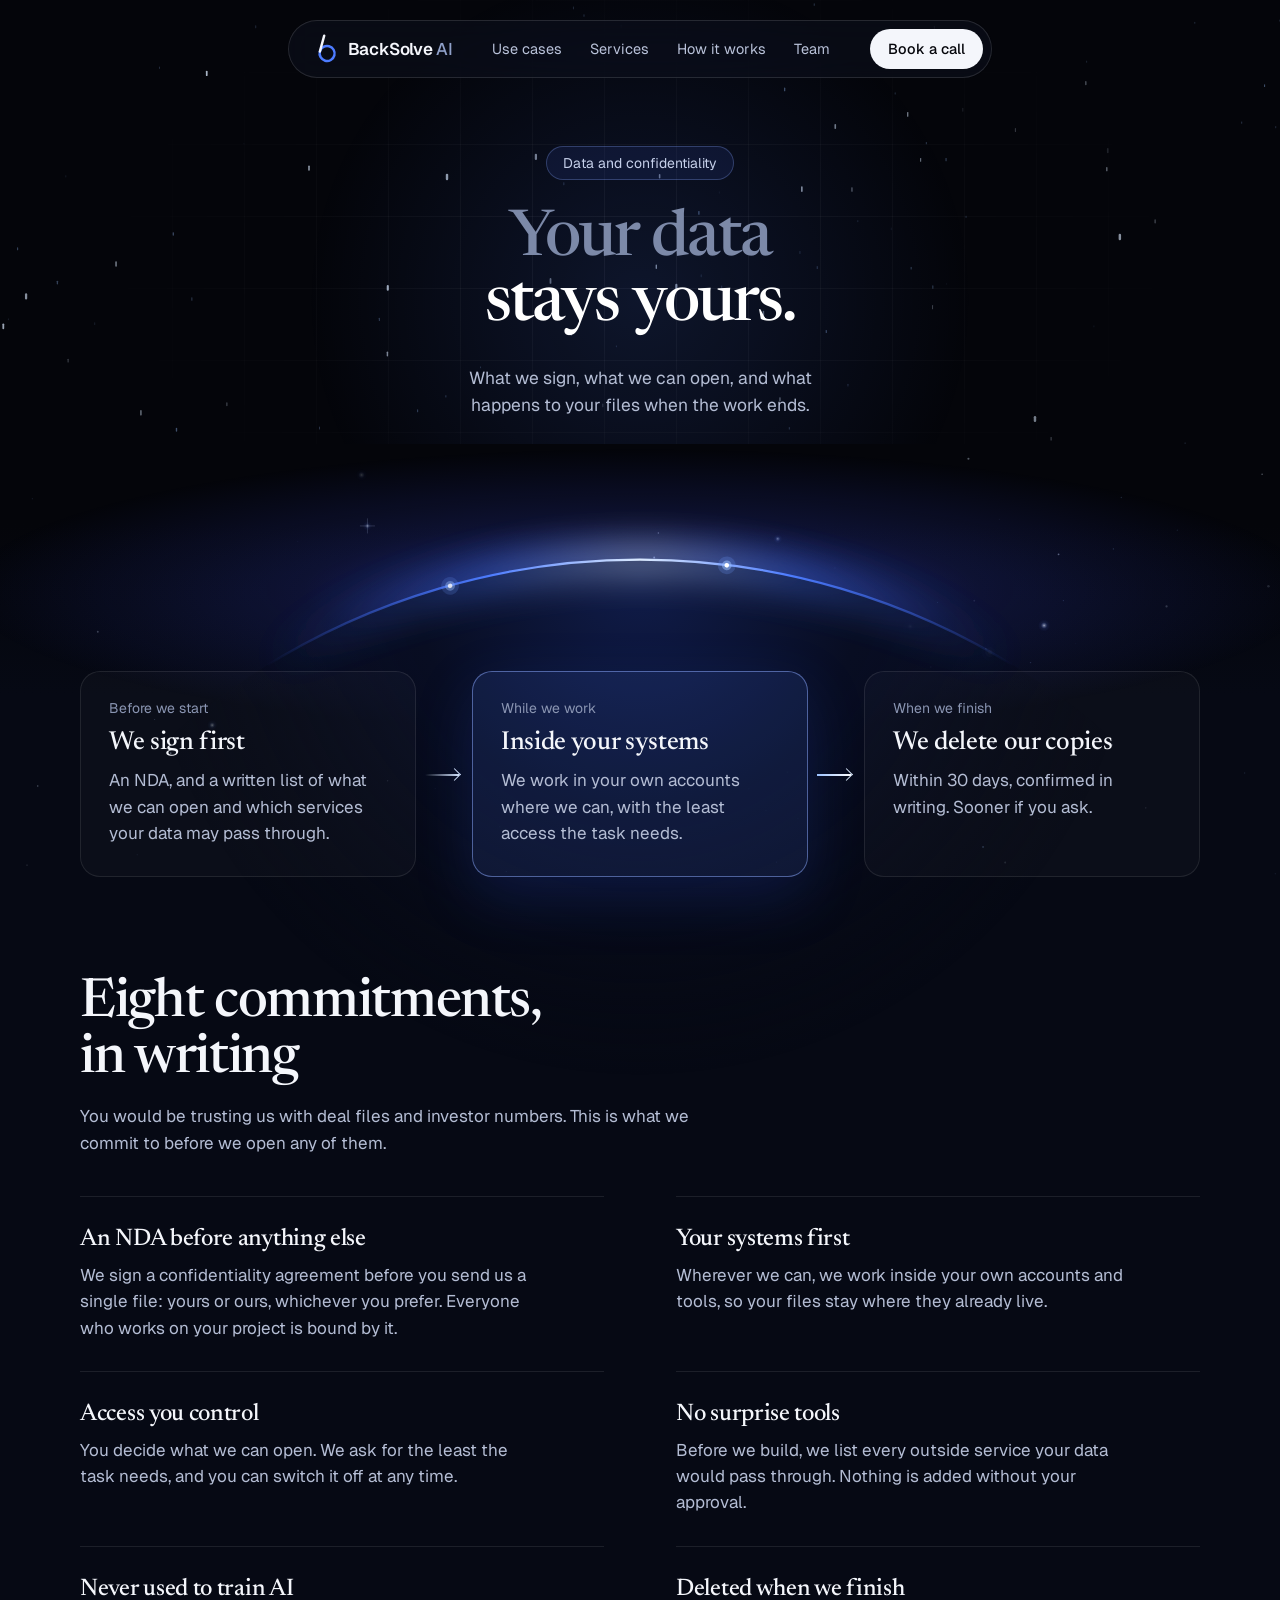
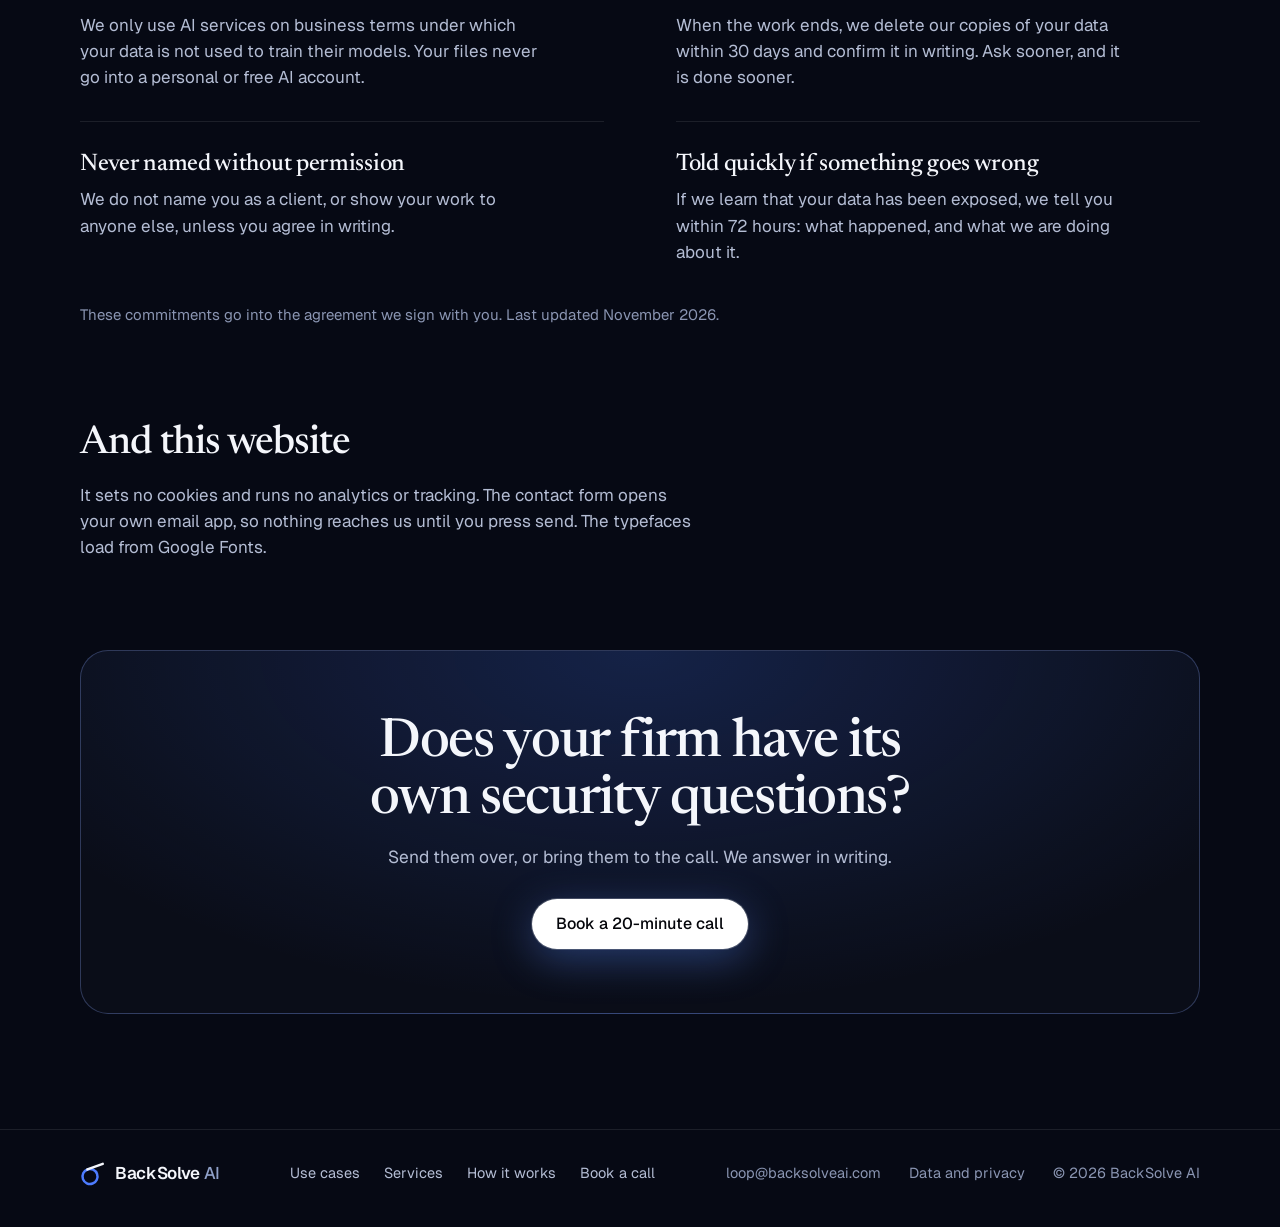
==== commit 7cd56d71: "Fill the placeholders with the owner's terms Contact - The footer of every page and the booking form" ====
--- a/data.html
+++ b/data.html
@@ -139,10 +139,9 @@
         <li><a href="how-it-works.html">How it works</a></li>
         <li><a href="index.html#book" data-book>Book a call</a></li>
       </ul>
-      <!-- TODO: replace the bracketed items with real links -->
+      <!-- No LinkedIn link and no booking link: the owner asked for neither. -->
       <ul class="site-footer__links">
-        <li>[YOUR EMAIL]</li>
-        <li>[LINKEDIN]</li>
+        <li><a href="mailto:loop@backsolveai.com">loop@backsolveai.com</a></li>
         <li><a href="data.html" aria-current="page">Data and privacy</a></li>
         <li>© <span id="year">2026</span> BackSolve AI</li>
       </ul>
--- a/css/styles.css
+++ b/css/styles.css
@@ -115,20 +115,28 @@
 
 .section { position: relative; padding: clamp(64px, 7.6vw, 110px) 0; }
 
+/* A quieter sky sits behind everything below the top of the page (see "Backdrop" in js/main.js), at z-index -1.
+   A section that needs its own colour must stay see-through, so it paints the colour from a layer at -2.
+   Giving a section a background of its own would hide the sky behind it. */
+.backdrop { position: fixed; inset: 0; z-index: -1; width: 100%; height: 100%; pointer-events: none; }
+.loops::before, .cost::before, .how::before, .book::before, .inside::before { content: ''; position: absolute; inset: 0; z-index: -2; background: var(--bg-deep); pointer-events: none; }
+
 /* The loops */
-.loops { background: var(--bg-deep); padding-top: clamp(48px, 6vw, 96px); }
+.loops { padding-top: clamp(48px, 6vw, 96px); }
 .cards { margin-top: 48px; display: grid; grid-template-columns: repeat(3, 1fr); gap: 14px; }
 .card { position: relative; overflow: hidden; display: flex; flex-direction: column; justify-content: space-between; gap: 40px; min-height: 176px; padding: 26px 26px 30px; border-radius: 18px; border: 1px solid var(--line); background: linear-gradient(180deg, rgba(120, 150, 255, 0.09), rgba(255, 255, 255, 0.015) 60%); transition: border-color 0.3s, transform 0.3s var(--ease); }
 .card::before { content: ''; position: absolute; inset: 0; background: radial-gradient(260px circle at var(--mx, 50%) var(--my, 0%), rgba(110, 155, 255, 0.22), transparent 70%); opacity: 0; transition: opacity 0.3s; pointer-events: none; }
 .card:hover { border-color: rgba(140, 170, 255, 0.4); transform: perspective(900px) rotateX(var(--rx, 0deg)) rotateY(var(--ry, 0deg)) translateY(-3px); }
 .card:hover::before { opacity: 1; }
 .card p { position: relative; font-size: 20px; line-height: 1.32; font-weight: 500; letter-spacing: -0.015em; color: #EEF1F9; }
-.loopicon { position: relative; flex: none; width: 34px; height: 34px; border-radius: 50%; border: 2px solid rgba(77, 124, 255, 0.5); }
+.loopicon { --rim: 2px; position: relative; flex: none; width: 34px; height: 34px; border-radius: 50%; border: var(--rim) solid rgba(77, 124, 255, 0.5); }
+/* The light on each loop trails a short tail round the ring behind it. */
+.loopicon::before { content: ''; position: absolute; inset: calc(var(--rim) * -1); border-radius: 50%; background: conic-gradient(rgba(220, 235, 255, 0) 0turn 0.7turn, var(--ice) 1turn); -webkit-mask: radial-gradient(farthest-side, transparent calc(100% - var(--rim) - 0.5px), #000 calc(100% - var(--rim))); mask: radial-gradient(farthest-side, transparent calc(100% - var(--rim) - 0.5px), #000 calc(100% - var(--rim))); }
 .loopicon::after { content: ''; position: absolute; left: 50%; top: -5.5px; width: 9px; height: 9px; margin-left: -4.5px; border-radius: 50%; background: var(--ice); box-shadow: 0 0 10px rgba(110, 155, 255, 0.95); }
 
 /* What one loop costs. The ring is one person's working year; the script sets --share (0 to 1) on .calc
    and --fill on each slider, and CSS draws the rest. Hidden without the script, which does the sums. */
-.cost { display: none; padding-top: 0; background: var(--bg-deep); }
+.cost { display: none; padding-top: 0; }
 .js .cost { display: block; }
 .calc { display: grid; grid-template-columns: 1.05fr 0.95fr; gap: 72px; align-items: center; }
 .dial { margin-top: 28px; max-width: 480px; }
@@ -174,12 +182,13 @@
 .calc__result .note { margin-top: 18px; font-size: 14px; }
 
 /* How we backsolve */
-.how { background: linear-gradient(var(--bg-deep), var(--bg) 320px); }
+.how::before { background: linear-gradient(var(--bg-deep), var(--bg) 320px); }
 .track { position: relative; margin-top: 64px; display: grid; grid-template-columns: repeat(3, 1fr); }
 .track::before, .track::after { content: ''; position: absolute; left: 0; right: 0; top: 6px; height: 1px; }
 .track::before { background: var(--line-strong); }
 .track::after { background: linear-gradient(90deg, var(--blue), var(--ice)); box-shadow: 0 0 12px rgba(110, 155, 255, 0.8); transform-origin: 0 50%; }
 .track__head { position: absolute; z-index: 2; left: calc(var(--t, 0) * 100%); top: 6px; width: 11px; height: 11px; margin: -5px 0 0 -5.5px; border-radius: 50%; background: #FFFFFF; box-shadow: 0 0 0 4px rgba(110, 155, 255, 0.25), 0 0 22px 6px rgba(110, 155, 255, 0.8); opacity: 0; transition: opacity 0.3s; pointer-events: none; }
+.track__pulse { position: absolute; z-index: 2; left: -52px; top: 6px; width: 52px; height: 3px; margin-top: -1.5px; border-radius: 3px; background: linear-gradient(90deg, rgba(156, 194, 255, 0), #FFFFFF); box-shadow: 0 0 12px rgba(156, 194, 255, 0.9); opacity: 0; pointer-events: none; }
 .track__step { position: relative; padding: 44px 40px 0 0; }
 .track__node { position: absolute; z-index: 1; left: 0; top: 0; width: 13px; height: 13px; border-radius: 50%; background: var(--ice); border: 1.5px solid var(--ice); box-shadow: 0 0 0 5px rgba(77, 124, 255, 0.18), 0 0 18px rgba(110, 155, 255, 0.9); }
 .track__num { display: block; font-family: var(--font-display); font-size: 64px; line-height: 1; font-weight: 500; letter-spacing: -0.04em; color: var(--blue-soft); background: linear-gradient(180deg, #B9D4FF, rgba(77, 124, 255, 0.35)); -webkit-background-clip: text; background-clip: text; -webkit-text-fill-color: transparent; }
@@ -219,7 +228,7 @@
 
 /* Team */
 .team { text-align: center; overflow: hidden; overflow: clip; }
-.team::before { content: ''; position: absolute; left: 50%; top: 50%; width: min(1100px, 130vw); height: 560px; transform: translate(-50%, -50%); background: radial-gradient(closest-side, rgba(77, 124, 255, 0.22), transparent); pointer-events: none; }
+.team::before { content: ''; position: absolute; left: 50%; top: 50%; width: min(1100px, 130vw); height: 560px; transform: translate(calc(-50% + var(--px, 0px)), calc(-50% + var(--py, 0px))); background: radial-gradient(closest-side, rgba(77, 124, 255, 0.22), transparent); transition: transform 0.7s var(--ease); pointer-events: none; }
 .team__inner { position: relative; z-index: 1; }
 .team .h2 { margin-inline: auto; }
 .team .lede { margin: 24px auto 0; }
@@ -244,8 +253,11 @@
 .faq__item p { padding: 0 40px 24px 0; max-width: 620px; color: var(--body); }
 
 /* Book a call */
-.book, .inside { position: relative; overflow: hidden; overflow: clip; background: var(--bg-deep); padding-bottom: clamp(72px, 9vw, 120px); }
-.horizon { position: relative; left: 50%; width: max(100%, 1100px); aspect-ratio: 1440 / 270; transform: translateX(-50%); background: linear-gradient(var(--bg) 35%, var(--bg-deep)); pointer-events: none; }
+.book, .inside { position: relative; overflow: hidden; overflow: clip; padding-bottom: clamp(72px, 9vw, 120px); }
+.book::before, .inside::before { background: linear-gradient(var(--bg) 80px, var(--bg-deep) 250px); }
+.horizon { position: relative; left: 50%; width: max(100%, 1100px); aspect-ratio: 1440 / 270; transform: translateX(-50%); pointer-events: none; }
+/* The planet's glow fades to nothing at its edge instead of to a solid colour, so the sky behind the page shows round it. */
+#h-planet stop:last-child { stop-opacity: 0; }
 .horizon svg { position: absolute; inset: 0; width: 100%; height: 100%; overflow: visible; }
 .horizon::after { content: ''; position: absolute; left: 18%; right: 18%; top: 8%; height: 84%; background: radial-gradient(closest-side, rgba(110, 155, 255, 0.34), transparent); opacity: 0; transition: opacity 0.6s var(--ease); }
 .book:focus-within .horizon::after { opacity: 1; }
@@ -259,6 +271,23 @@
 .field input:focus, .field textarea:focus { outline: none; border-color: var(--sky); box-shadow: 0 0 0 3px rgba(77, 124, 255, 0.35); }
 .form .btn { justify-self: start; margin-top: 4px; }
 .form__status { min-height: 1.5em; font-size: 15px; color: var(--sky); }
+
+/* Lights on the horizon. The script adds them (see "Horizon" in js/main.js); they ride the same circle as the rim
+   and fade out toward each end with it. */
+.horizon__lights { position: absolute; inset: 0; overflow: hidden; -webkit-mask-image: linear-gradient(90deg, transparent 22%, #000 38%, #000 62%, transparent 78%); mask-image: linear-gradient(90deg, transparent 22%, #000 38%, #000 62%, transparent 78%); }
+.horizon .horizon__lights svg { inset: 48.1481% auto auto -5.5556%; width: 111.1111%; height: auto; aspect-ratio: 1; }
+.horizon__light--halo { fill: var(--blue-soft); fill-opacity: 0.22; }
+.horizon__light--glow { fill: var(--sky); fill-opacity: 0.5; }
+.horizon__light--core { fill: #FFFFFF; }
+
+/* A light follows the pointer round the edge of each box. The script sets --mx and --my on the box. */
+.cta-band, .form { position: relative; }
+.panel::after, .service::after, .case::after, .cta-band::after, .form::after { content: ''; position: absolute; inset: 0; padding: 1px; border-radius: inherit; background: radial-gradient(340px circle at var(--mx, 50%) var(--my, 0%), rgba(200, 222, 255, 0.9), transparent 70%); -webkit-mask: linear-gradient(#000 0 0) content-box, linear-gradient(#000 0 0); -webkit-mask-composite: xor; mask: linear-gradient(#000 0 0) content-box exclude, linear-gradient(#000 0 0); opacity: 0; transition: opacity 0.4s; pointer-events: none; }
+.panel:hover::after, .service:hover::after, .case:hover::after, .cta-band:hover::after, .form:hover::after { opacity: 1; }
+/* In the ruled lists, the same light runs along the rule above the row the pointer is on. */
+.reasons li, .faq__item { position: relative; }
+.reasons li::before, .faq__item::before { content: ''; position: absolute; left: 0; right: 0; top: -1px; height: 1px; background: radial-gradient(220px circle at var(--mx, 50%) 0, rgba(200, 222, 255, 0.95), transparent 70%); opacity: 0; transition: opacity 0.4s; pointer-events: none; }
+.reasons li:hover::before, .faq__item:hover::before { opacity: 1; }
 
 /* Footer */
 .site-footer { background: var(--bg-deep); border-top: 1px solid var(--line); padding: 30px 0 40px; font-size: 14.5px; color: var(--muted); }
@@ -295,7 +324,7 @@
 .case__arrow::after { content: ''; position: absolute; right: 2px; top: 50%; width: 9px; height: 9px; margin-top: -5px; border-top: 1.5px solid var(--ice); border-right: 1.5px solid var(--ice); transform: rotate(45deg); }
 .case__yours { grid-column: 2 / -1; margin-top: 20px; padding-top: 16px; border-top: 1px solid var(--line); font-size: 15px; color: var(--muted); }
 .case__yours b { font-weight: 500; color: var(--body); }
-.loopicon--small { width: 16px; height: 16px; border-width: 1.5px; }
+.loopicon--small { --rim: 1.5px; width: 16px; height: 16px; }
 .loopicon--small::after { top: -3.5px; width: 5px; height: 5px; margin-left: -2.5px; box-shadow: 0 0 6px rgba(110, 155, 255, 0.95); }
 .note { margin-top: 22px; font-size: 15px; color: var(--muted); }
 
@@ -351,6 +380,10 @@
 @keyframes spin { to { transform: rotate(360deg); } }
 @keyframes word-up { to { transform: none; } }
 @keyframes mark-draw { from { stroke-dashoffset: 1; } to { stroke-dashoffset: 0; } }
+@keyframes edge-drift { from { transform: translateX(-36%); } to { transform: translateX(116%); } }
+@keyframes edge-run { from { background-position: -90% 0; } to { background-position: 190% 0; } }
+@keyframes grow-x { from { transform: scaleX(0); } to { transform: none; } }
+@keyframes grow-y { from { transform: scaleY(0); } to { transform: none; } }
 @keyframes nudge { 0%, 100% { transform: translateX(0) rotate(45deg); } 50% { transform: translateX(6px) rotate(45deg); } }
 @keyframes nudge-down { 0%, 100% { transform: translateY(0) rotate(135deg); } 50% { transform: translateY(6px) rotate(135deg); } }
 /* A spark leaves the ring every 6 seconds, in time with a light passing the start of the beam. */
@@ -426,6 +459,17 @@
   .path__item.is-active::after { animation: nudge 0.9s var(--ease) 0.25s; }
 
   .faq__item[open] p { animation: rise 0.4s var(--ease); }
+
+  /* Lights travel along each horizon. The script speeds them up while the page scrolls. */
+  .horizon__lights svg { transform-origin: 50% 50%; animation: orbit-spin 96s linear infinite; will-change: transform; }
+  .horizon__lights.is-paused svg { animation-play-state: paused; }
+
+  /* The bright line on top of each panel drifts along its edge. */
+  .panel::before, .service::before { animation: edge-drift 9s ease-in-out infinite alternate; }
+
+  /* After the audit: as each step takes the highlight, a light crosses its top edge and runs along the arrow to the next. */
+  .path__item.is-active { background-image: linear-gradient(90deg, rgba(200, 222, 255, 0), rgba(200, 222, 255, 0.95), rgba(200, 222, 255, 0)); background-repeat: no-repeat; background-size: 46% 1px; background-position: -90% 0; animation: edge-run 1.1s var(--ease) both; }
+  .path__item.is-active::before { transform-origin: 0 0; animation: grow-x 0.55s ease-out 0.7s both; }
 
   /* The loop calculator: the lit part of the ring and its light glide to each new answer. */
   .calc__glow, .calc__arc { transition: stroke-dashoffset 0.7s var(--ease); }
@@ -452,6 +496,7 @@
   .path__item:not(:last-child)::after { left: 50%; top: calc(100% + 26px); margin: 0 0 0 -4.5px; transform: rotate(135deg); }
   .path__item.is-active::before { background: linear-gradient(180deg, var(--sky), #FFFFFF); }
   .path__item.is-active::after { animation-name: nudge-down; }
+  .path__item.is-active::before { animation-name: grow-y; }
   .questions__grid, .split { grid-template-columns: 1fr; gap: 36px; }
   .split { margin-top: 0; }
   .calc { grid-template-columns: 1fr; gap: 48px; }
@@ -478,7 +523,7 @@
   .cta { flex-direction: column; align-items: stretch; max-width: 340px; margin-inline: auto; }
   .orbit { margin-top: -36px; }
   .track { grid-template-columns: 1fr; gap: 40px; margin-top: 44px; }
-  .track::before, .track::after, .track__head { display: none; }
+  .track::before, .track::after, .track__head, .track__pulse { display: none; }
   .track__step { padding: 0 0 0 34px; }
   .track__node { top: 26px; }
   .reasons { grid-template-columns: 1fr; margin-top: 36px; }
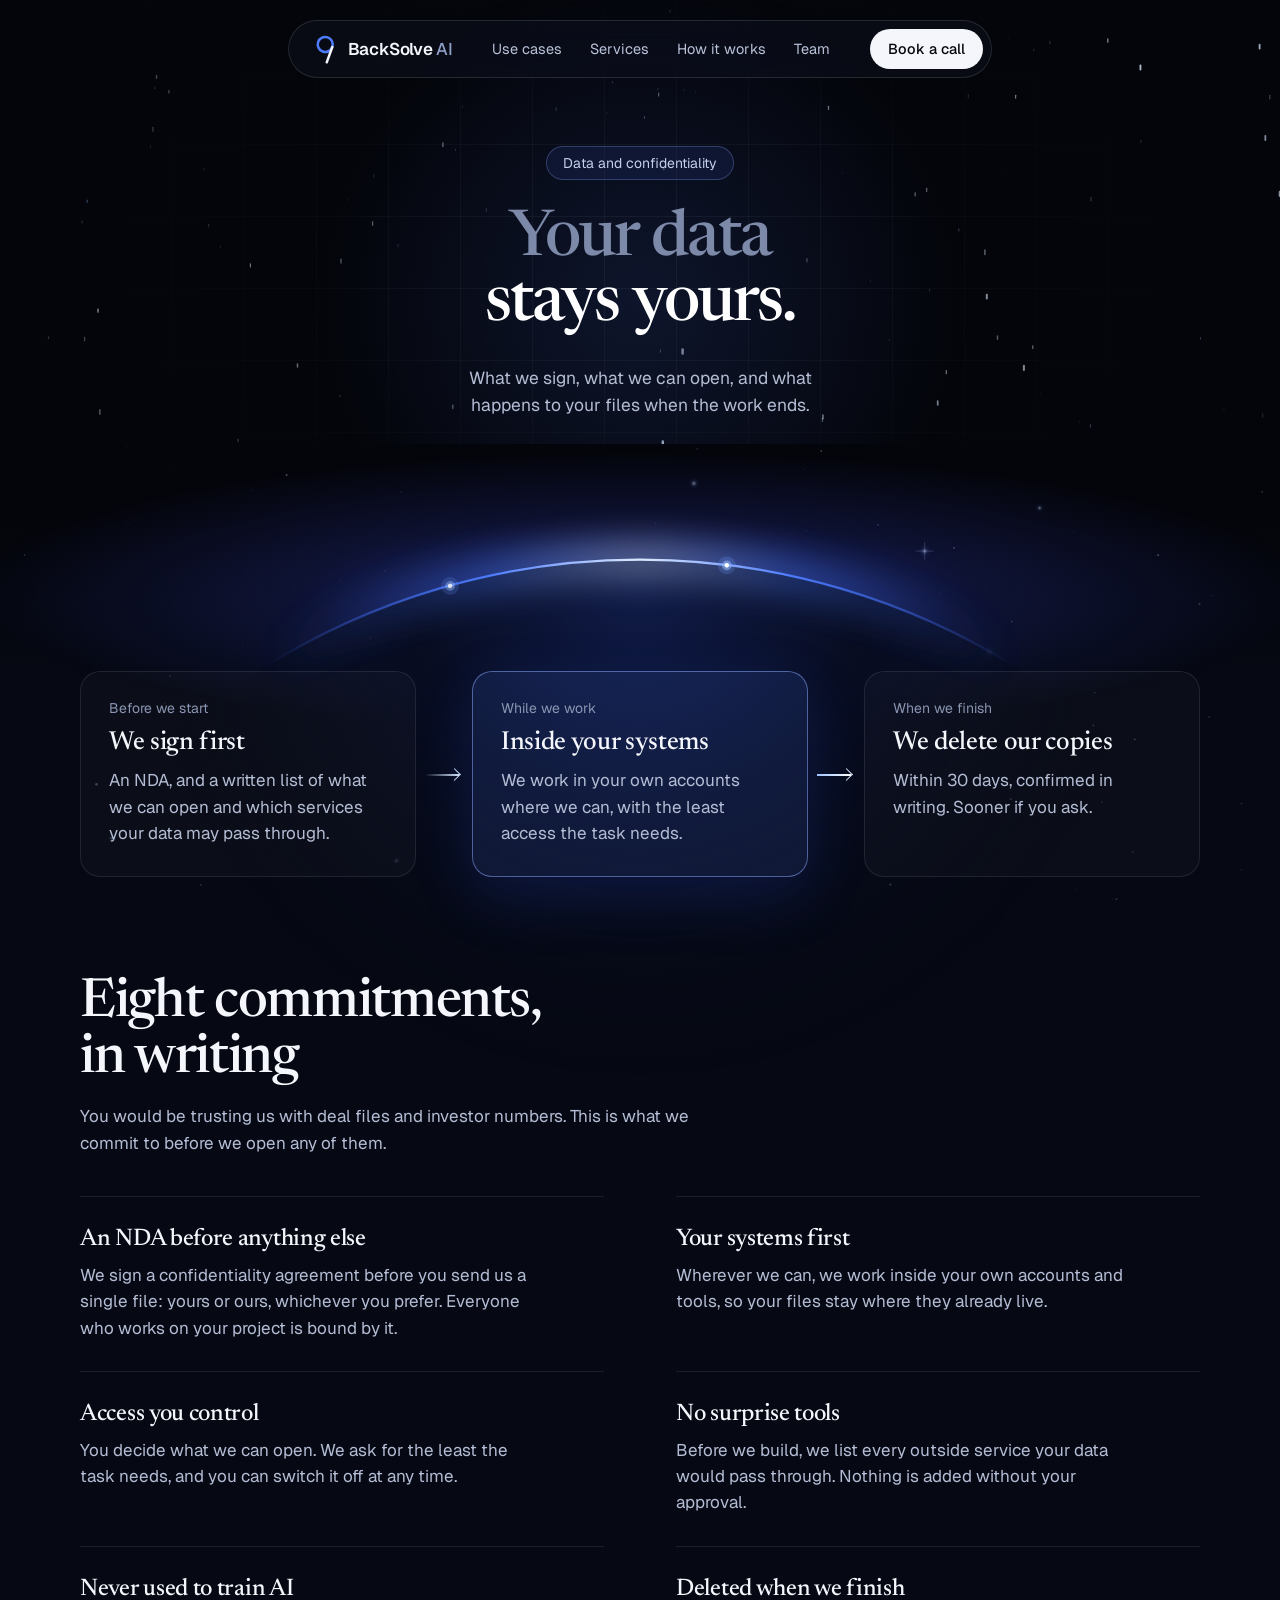
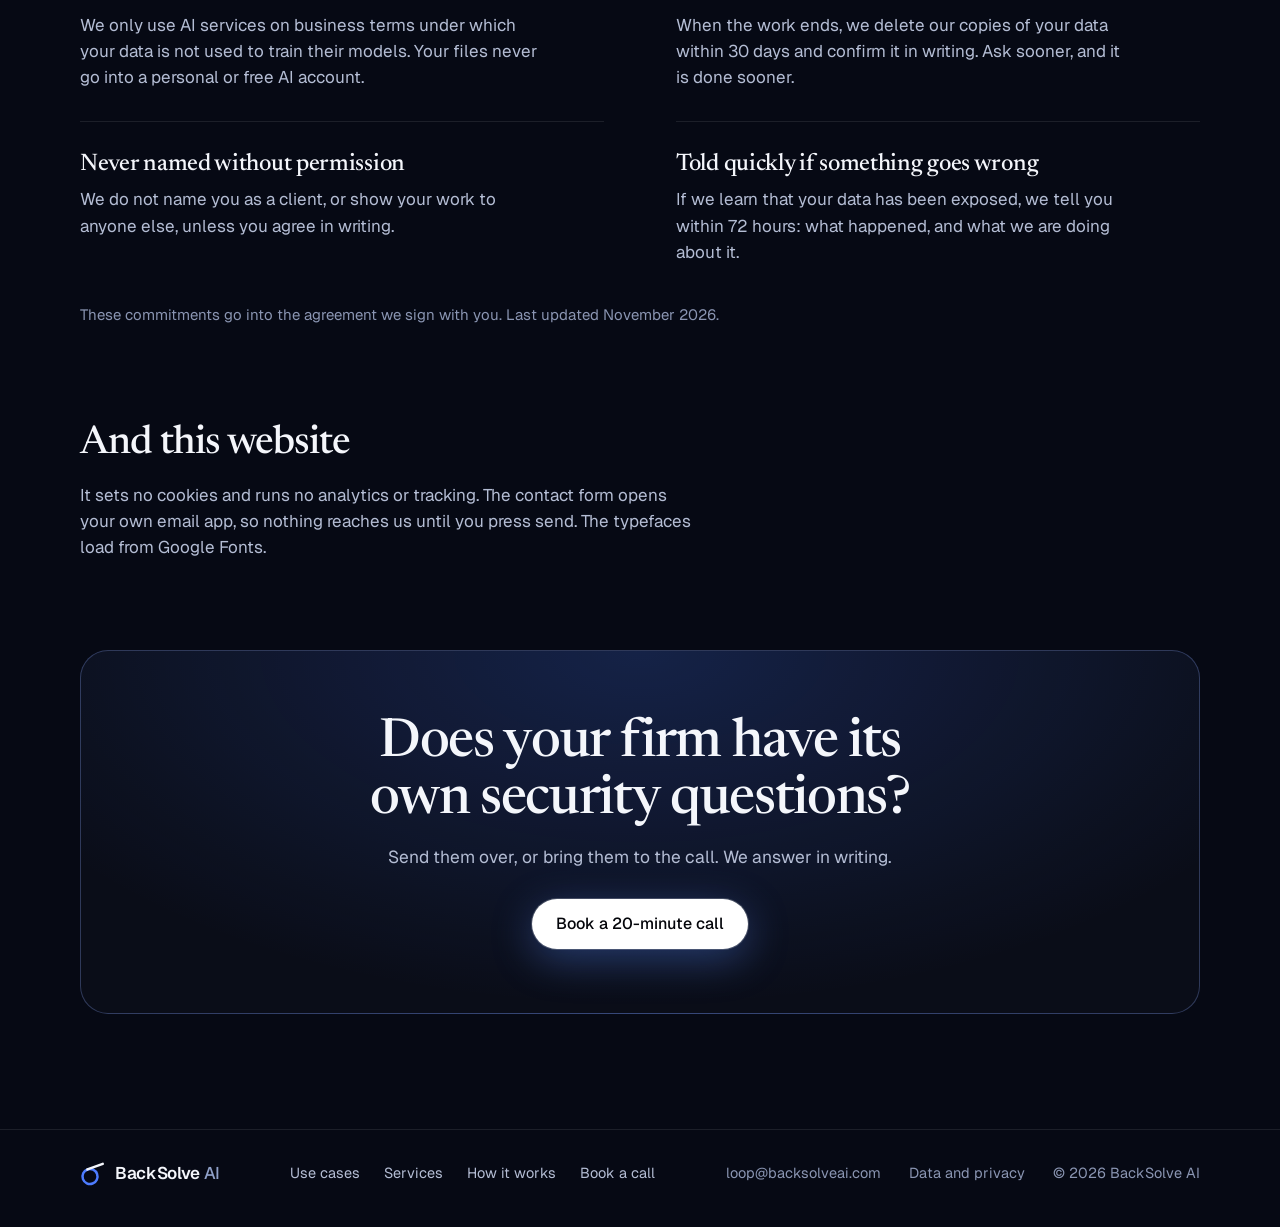
==== commit 2ff3dee2: "Go live on backsolveai.com Domain - CNAME holds backsolveai.com, which tells GitHub Pages to answer " ====
--- a/data.html
+++ b/data.html
@@ -6,9 +6,9 @@
   <title>Your data | BackSolve AI</title>
   <meta name="description" content="How BackSolve AI handles client data: an NDA first, work inside your own systems, no AI training on your files, and our copies deleted when the work ends.">
   <meta name="theme-color" content="#04050A">
-  <!-- TODO: remove this line at launch. It keeps search engines away while the site still has placeholders. -->
-  <meta name="robots" content="noindex">
+  <link rel="canonical" href="https://backsolveai.com/data.html">
   <meta property="og:type" content="website">
+  <meta property="og:url" content="https://backsolveai.com/data.html">
   <meta property="og:title" content="Your data | BackSolve AI">
   <meta property="og:description" content="Stuck in a loop? We backsolve the way out.">
   <link rel="icon" href="assets/favicon.svg" type="image/svg+xml">
